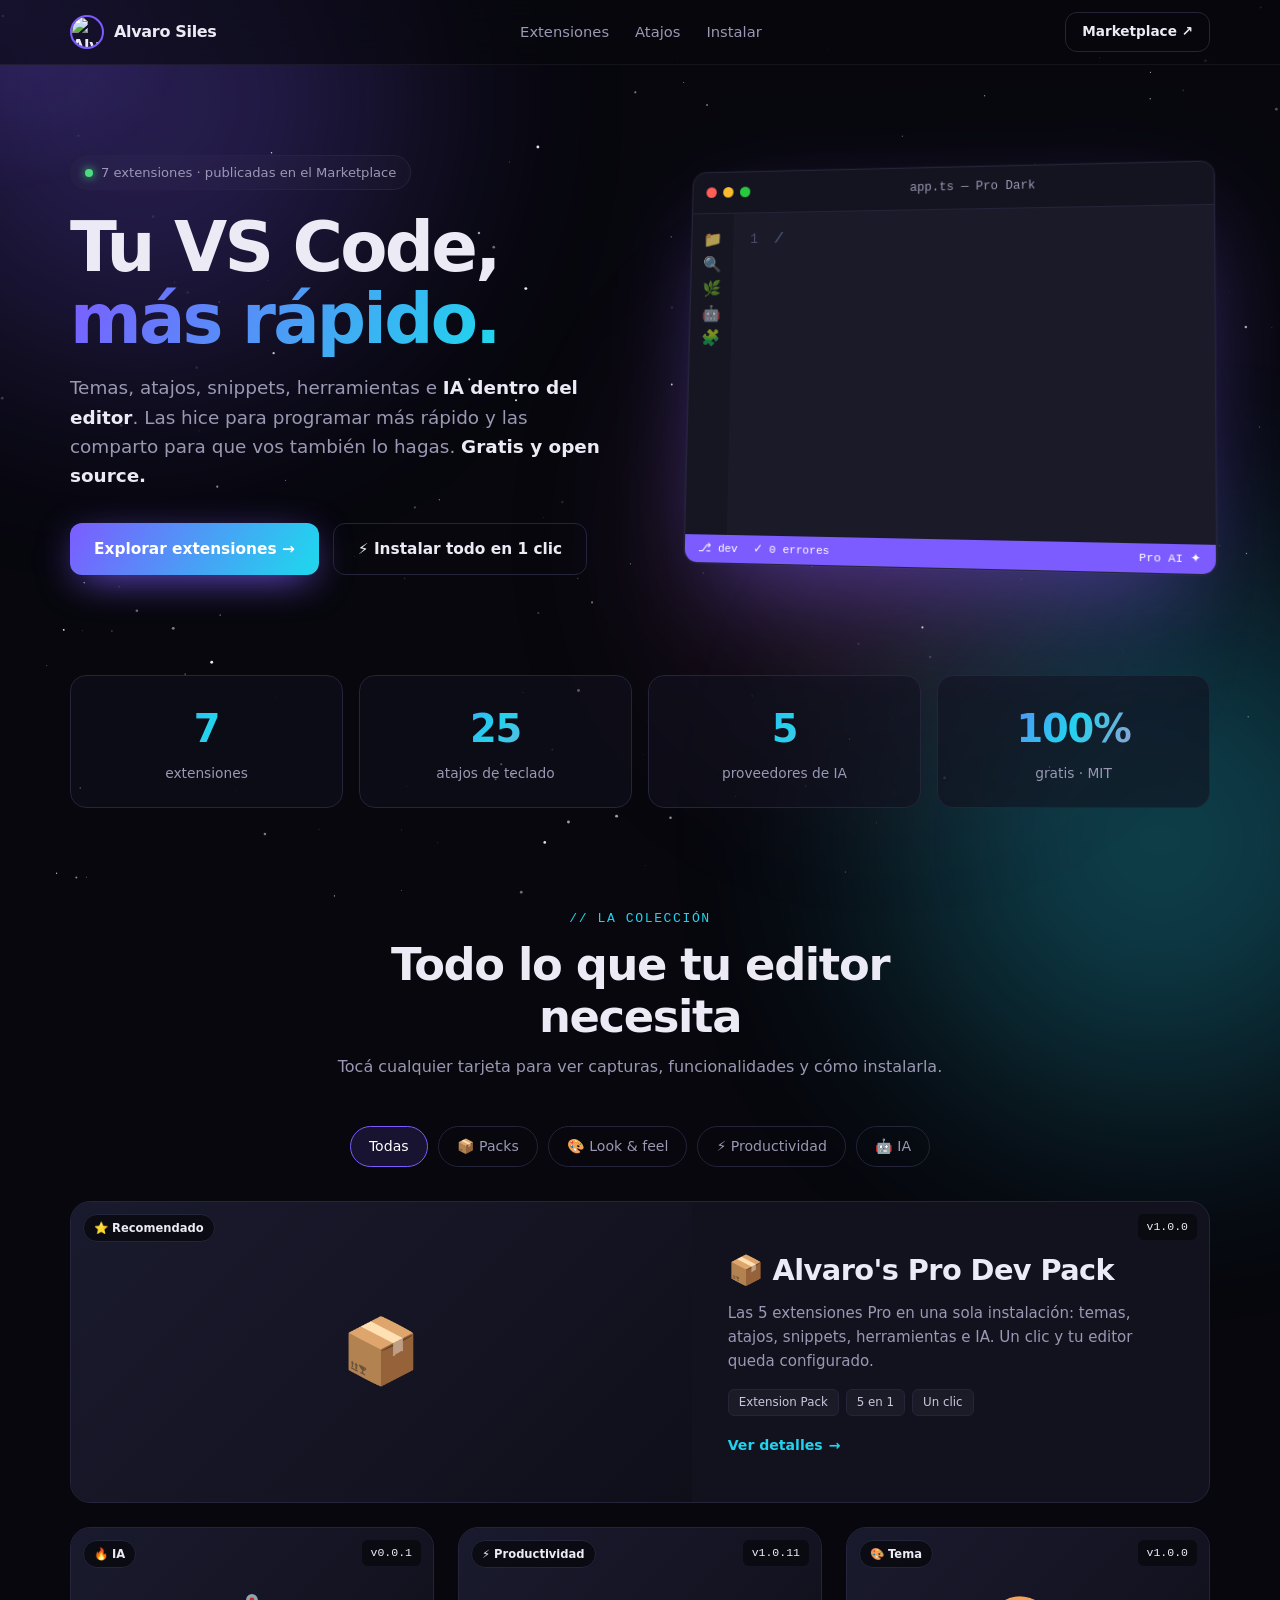
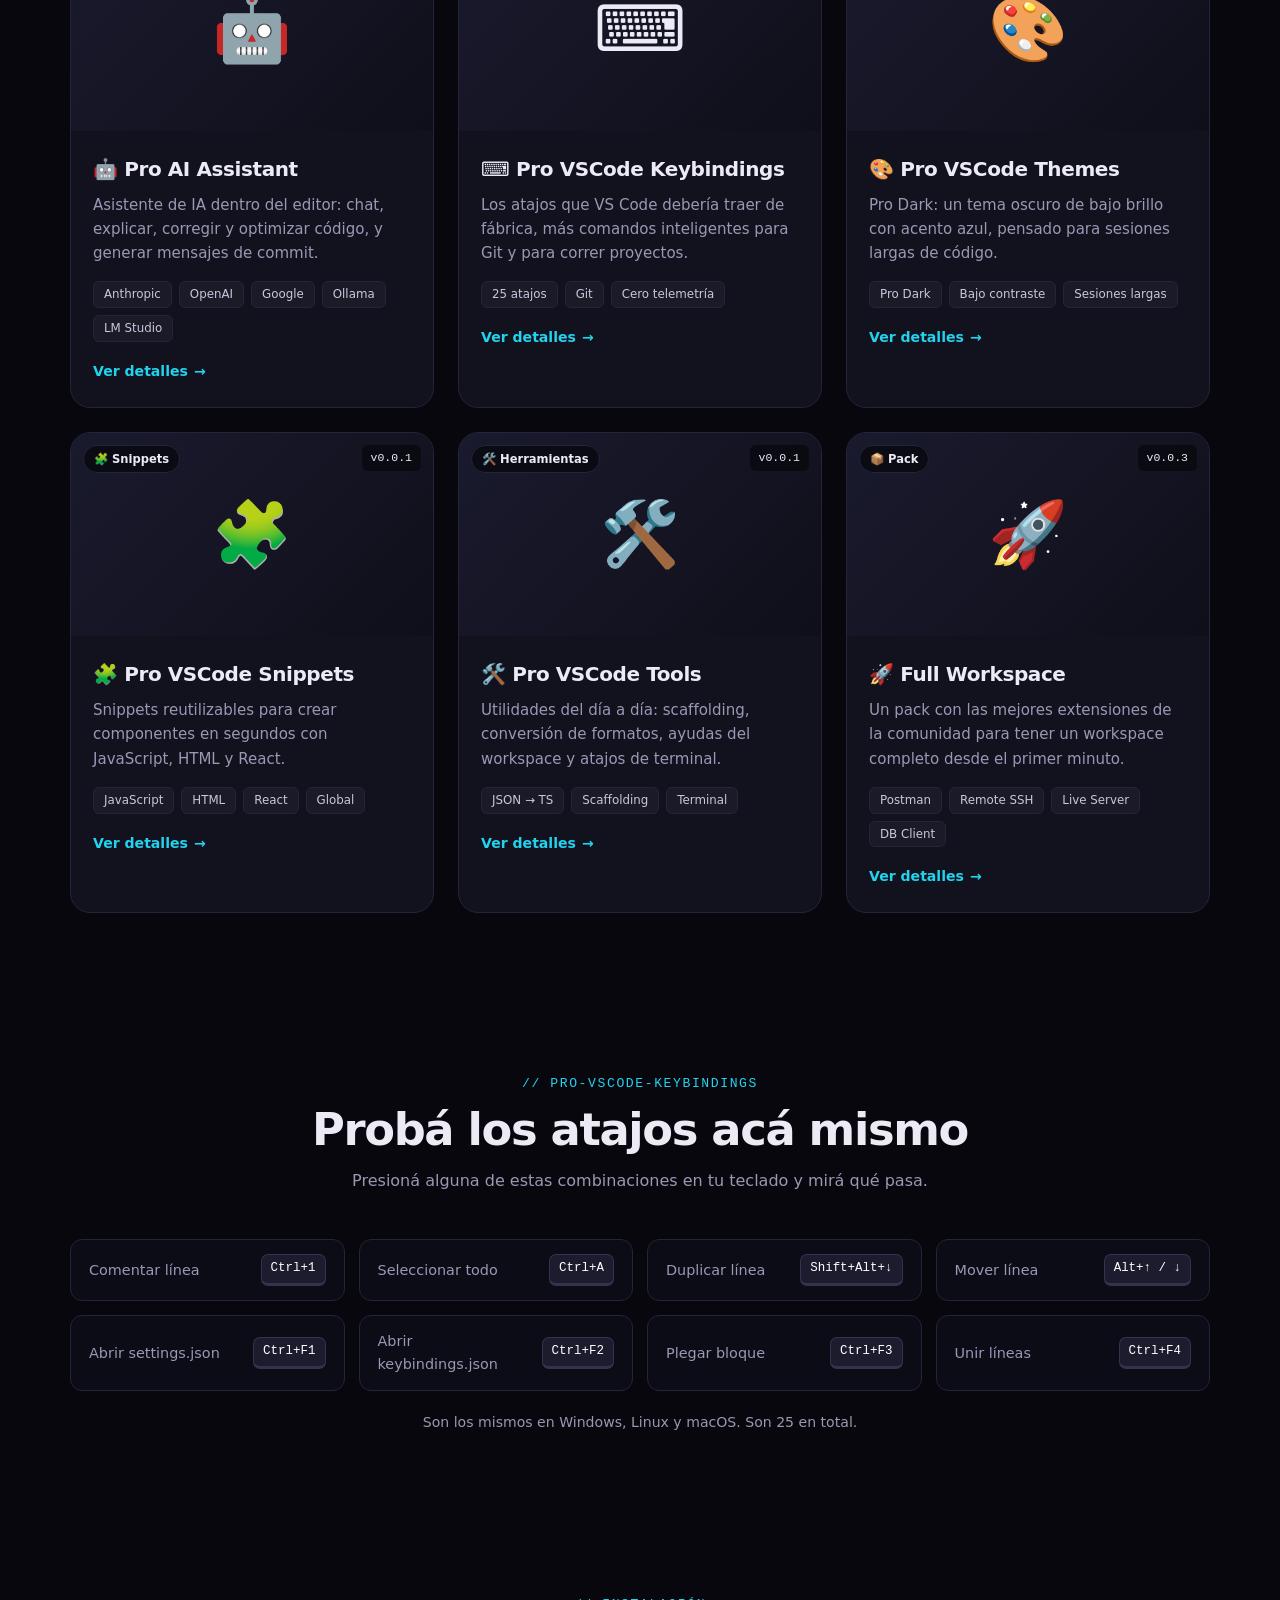
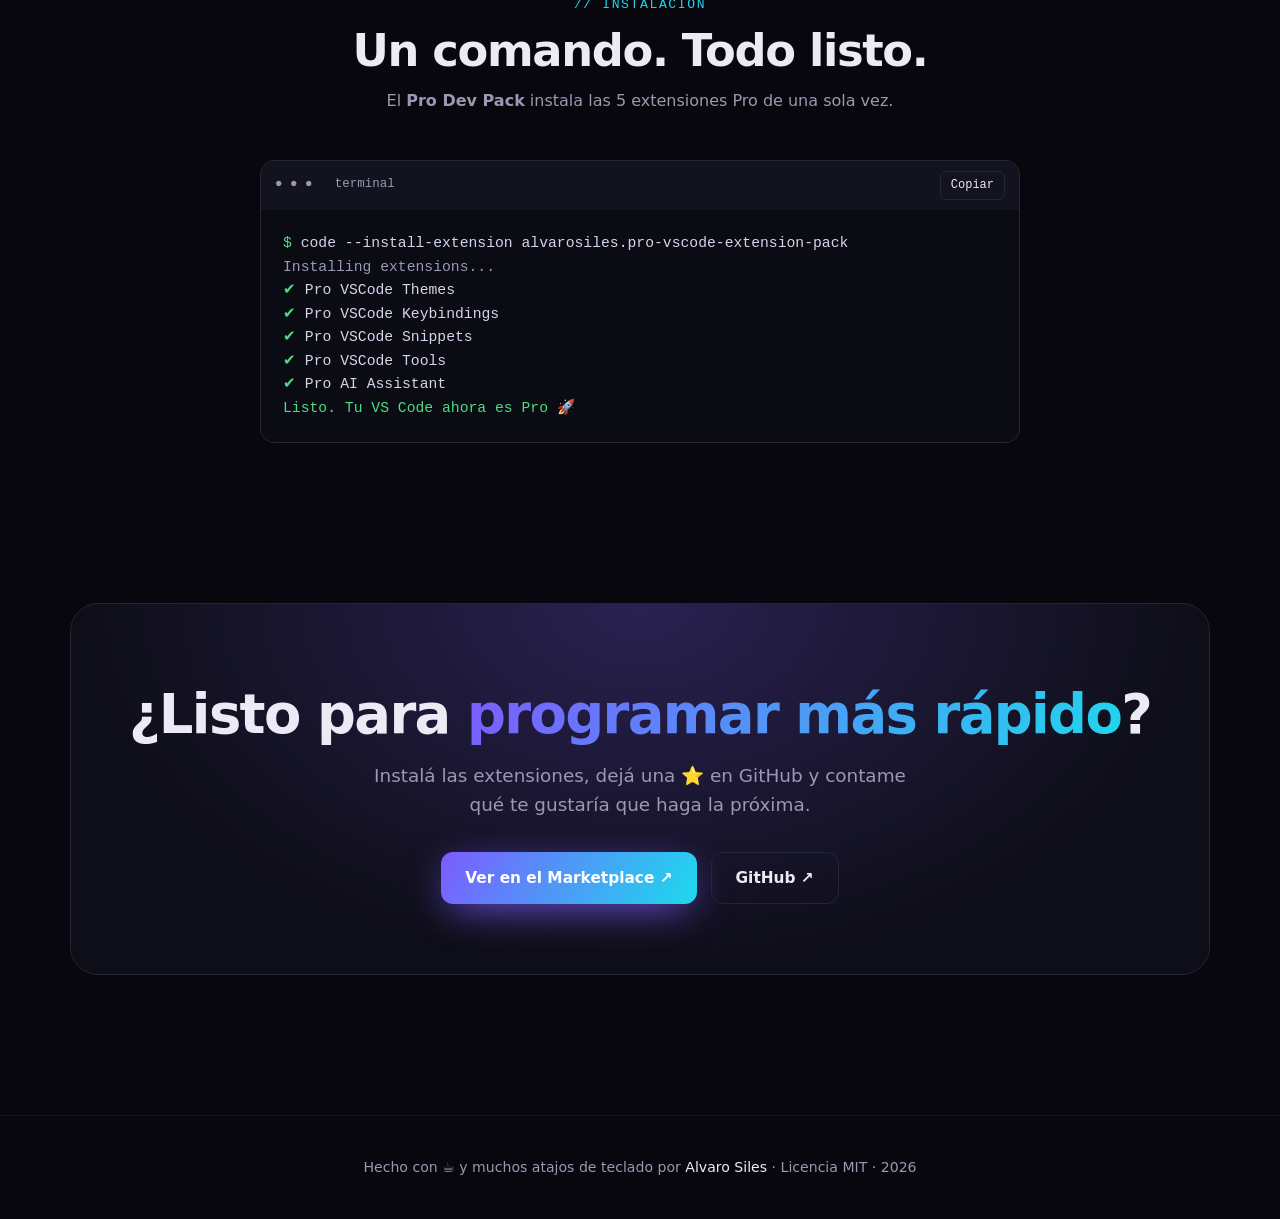
==== index.html @ 0753828a "init" ====
<!DOCTYPE html>
<html lang="es">
<head>
<meta charset="UTF-8">
<meta name="viewport" content="width=device-width, initial-scale=1.0">
<title>Alvaro Siles · Extensiones Pro para VS Code</title>
<meta name="description" content="7 extensiones para Visual Studio Code creadas por Alvaro Siles: temas, atajos, snippets, herramientas, IA y packs listos para instalar.">
<meta property="og:title" content="Extensiones Pro para VS Code · Alvaro Siles">
<meta property="og:description" content="Temas, atajos, snippets, herramientas e IA. Todo para que tu VS Code vuele.">
<meta property="og:image" content="https://raw.githubusercontent.com/Core-Technology-Corporation/pro-vscode-extension-pack/main/01-vista-principal.png">
<link rel="icon" href="data:image/svg+xml,<svg xmlns='http://www.w3.org/2000/svg' viewBox='0 0 100 100'><text y='.9em' font-size='90'>🚀</text></svg>">
<style>
:root{
  --bg:#07070d;--bg2:#0e0e18;--card:#12121f;--line:#24243a;--text:#ecebf5;--mute:#9a98b3;
  --a:#7c5cff;--b:#22d3ee;--c:#f472b6;--ok:#4ade80;
  --grad:linear-gradient(120deg,var(--a),var(--b) 50%,var(--c));
  --mono:ui-monospace,"Cascadia Code","JetBrains Mono",Consolas,monospace;
}
*{box-sizing:border-box;margin:0;padding:0}
html{scroll-behavior:smooth}
body{background:var(--bg);color:var(--text);font-family:system-ui,-apple-system,"Segoe UI",Roboto,sans-serif;line-height:1.6;overflow-x:hidden}
a{color:inherit;text-decoration:none}
img{max-width:100%;display:block}
.wrap{max-width:1180px;margin:0 auto;padding:0 20px}

/* fondo */
#stars{position:fixed;inset:0;z-index:-2}
.blob{position:fixed;width:520px;height:520px;border-radius:50%;filter:blur(120px);opacity:.28;z-index:-1;animation:float 18s ease-in-out infinite}
.blob.b1{background:var(--a);top:-160px;left:-120px}
.blob.b2{background:var(--b);bottom:-200px;right:-140px;animation-delay:-6s}
.blob.b3{background:var(--c);top:40%;left:55%;width:360px;height:360px;animation-delay:-12s;opacity:.16}
@keyframes float{50%{transform:translate(60px,-40px) scale(1.12)}}
#glow{position:fixed;width:420px;height:420px;border-radius:50%;pointer-events:none;z-index:-1;background:radial-gradient(circle,rgba(124,92,255,.18),transparent 65%);transform:translate(-50%,-50%);transition:opacity .3s}

/* nav */
nav{position:sticky;top:0;z-index:50;backdrop-filter:blur(14px);background:rgba(7,7,13,.6);border-bottom:1px solid rgba(255,255,255,.05)}
nav .wrap{display:flex;align-items:center;justify-content:space-between;height:64px}
.logo{display:flex;align-items:center;gap:10px;font-weight:800;letter-spacing:-.02em}
.logo img{width:34px;height:34px;border-radius:50%;border:2px solid var(--a)}
nav ul{display:flex;gap:26px;list-style:none;font-size:.92rem;color:var(--mute)}
nav ul a:hover{color:var(--text)}
@media(max-width:700px){nav ul{display:none}}

/* hero */
.hero{padding:90px 0 60px;display:grid;grid-template-columns:1.05fr 1fr;gap:50px;align-items:center}
@media(max-width:920px){.hero{grid-template-columns:1fr;padding-top:50px}}
.pill{display:inline-flex;align-items:center;gap:8px;padding:6px 14px;border:1px solid var(--line);border-radius:99px;font-size:.82rem;color:var(--mute);background:rgba(255,255,255,.02)}
.pill i{width:8px;height:8px;border-radius:50%;background:var(--ok);box-shadow:0 0 10px var(--ok);animation:pulse 1.6s infinite}
@keyframes pulse{50%{opacity:.3}}
h1{font-size:clamp(2.4rem,5.6vw,4.3rem);line-height:1.04;letter-spacing:-.04em;margin:22px 0 18px;font-weight:900}
.grad{background:var(--grad);background-size:200% auto;-webkit-background-clip:text;background-clip:text;color:transparent;animation:shine 6s linear infinite}
@keyframes shine{to{background-position:200% center}}
.lead{font-size:1.15rem;color:var(--mute);max-width:540px}
.lead b{color:var(--text)}
.cta{display:flex;flex-wrap:wrap;gap:14px;margin-top:32px}
.btn{display:inline-flex;align-items:center;gap:8px;padding:13px 24px;border-radius:12px;font-weight:700;font-size:.96rem;transition:.25s;border:1px solid var(--line);cursor:pointer;background:none;color:var(--text);font-family:inherit}
.btn.main{background:var(--grad);background-size:200% auto;border:0;color:#fff;box-shadow:0 10px 40px -10px var(--a)}
.btn.main:hover{background-position:right center;transform:translateY(-2px)}
.btn:not(.main):hover{border-color:var(--a);background:rgba(124,92,255,.08)}

/* ventana vscode */
.vsc{border-radius:14px;overflow:hidden;background:#1a1a29;border:1px solid var(--line);box-shadow:0 40px 100px -30px rgba(124,92,255,.55),0 0 0 1px rgba(255,255,255,.03);transform:perspective(1200px) rotateY(-8deg) rotateX(4deg);transition:transform .6s}
.vsc:hover{transform:none}
.vsc-top{display:flex;align-items:center;gap:7px;padding:11px 14px;background:#141421;border-bottom:1px solid var(--line);font-size:.78rem;color:var(--mute)}
.vsc-top span{width:11px;height:11px;border-radius:50%}
.vsc-top .t{margin-left:auto;margin-right:auto;font-family:var(--mono)}
.vsc-body{display:flex;min-height:330px}
.vsc-side{width:44px;background:#141421;display:flex;flex-direction:column;align-items:center;gap:16px;padding-top:14px;font-size:1rem;opacity:.65}
.vsc-code{flex:1;padding:16px 18px;font-family:var(--mono);font-size:.86rem;line-height:1.75;white-space:pre;overflow:hidden}
.vsc-code .ln{color:#4a4a66;display:inline-block;width:26px}
.k{color:#c792ea}.s{color:#c3e88d}.f{color:#82aaff}.c{color:#5c6b8a;font-style:italic}.n{color:#f78c6c}.p{color:#89ddff}
.cursor{display:inline-block;width:2px;height:1.1em;background:var(--b);vertical-align:middle;animation:pulse 1s steps(1) infinite}
.vsc-bar{display:flex;gap:16px;padding:5px 14px;background:var(--a);font-size:.72rem;color:#fff;font-family:var(--mono)}
.toast{position:absolute;right:18px;bottom:44px;background:#1f1f33;border:1px solid var(--line);border-left:3px solid var(--ok);padding:10px 14px;border-radius:8px;font-size:.8rem;opacity:0;transform:translateY(10px);transition:.4s}
.toast.on{opacity:1;transform:none}

/* stats */
.stats{display:grid;grid-template-columns:repeat(4,1fr);gap:16px;margin:40px 0 20px}
@media(max-width:700px){.stats{grid-template-columns:repeat(2,1fr)}}
.stat{padding:22px;border:1px solid var(--line);border-radius:16px;background:rgba(18,18,31,.6);text-align:center}
.stat b{display:block;font-size:2.4rem;font-weight:900;letter-spacing:-.03em;background:var(--grad);-webkit-background-clip:text;background-clip:text;color:transparent}
.stat small{color:var(--mute);font-size:.86rem}

/* secciones */
section{padding:80px 0}
.head{text-align:center;max-width:680px;margin:0 auto 46px}
.eyebrow{font-family:var(--mono);font-size:.82rem;color:var(--b);letter-spacing:.12em;text-transform:uppercase}
h2{font-size:clamp(1.9rem,4vw,2.8rem);letter-spacing:-.03em;line-height:1.15;margin:10px 0 12px;font-weight:850}
.head p{color:var(--mute)}

/* filtros */
.filters{display:flex;flex-wrap:wrap;justify-content:center;gap:10px;margin-bottom:34px}
.filters button{padding:8px 18px;border-radius:99px;border:1px solid var(--line);background:none;color:var(--mute);font:inherit;font-size:.88rem;cursor:pointer;transition:.2s}
.filters button.on,.filters button:hover{color:#fff;border-color:var(--a);background:rgba(124,92,255,.15)}

/* cards */
.grid{display:grid;grid-template-columns:repeat(auto-fill,minmax(330px,1fr));gap:24px}
@media(max-width:400px){.grid{grid-template-columns:1fr}}
.card{position:relative;border-radius:20px;background:var(--card);border:1px solid var(--line);overflow:hidden;cursor:pointer;transition:transform .15s,border-color .3s,box-shadow .3s;transform-style:preserve-3d}
.card::before{content:"";position:absolute;inset:0;background:radial-gradient(500px circle at var(--mx,50%) var(--my,50%),rgba(124,92,255,.16),transparent 40%);opacity:0;transition:.3s;pointer-events:none;z-index:2}
.card:hover{border-color:rgba(124,92,255,.6);box-shadow:0 30px 60px -25px rgba(124,92,255,.5)}
.card:hover::before{opacity:1}
.card.hide{display:none}
.shot{aspect-ratio:16/9;background:linear-gradient(135deg,#1a1a2e,#0f0f1a);overflow:hidden;position:relative}
.shot img{width:100%;height:100%;object-fit:cover;object-position:top;transition:transform .6s}
.card:hover .shot img{transform:scale(1.06)}
.shot .emo{position:absolute;inset:0;display:grid;place-items:center;font-size:4rem}
.badge{position:absolute;top:12px;left:12px;z-index:3;font-size:.72rem;font-weight:700;padding:4px 10px;border-radius:99px;background:rgba(7,7,13,.75);backdrop-filter:blur(6px);border:1px solid var(--line)}
.ver{position:absolute;top:12px;right:12px;z-index:3;font-family:var(--mono);font-size:.72rem;padding:4px 9px;border-radius:6px;background:rgba(7,7,13,.75)}
.card-b{padding:22px 22px 24px}
.card h3{font-size:1.25rem;letter-spacing:-.02em;display:flex;align-items:center;gap:10px}
.card p{color:var(--mute);font-size:.94rem;margin:8px 0 16px}
.tags{display:flex;flex-wrap:wrap;gap:7px}
.tags span{font-size:.74rem;padding:3px 10px;border-radius:6px;background:rgba(255,255,255,.04);border:1px solid var(--line);color:#c9c7de}
.more{margin-top:18px;font-size:.88rem;font-weight:700;color:var(--b);display:flex;align-items:center;gap:6px}
.card:hover .more{gap:12px}
.more{transition:gap .25s}
.card.featured{grid-column:1/-1;display:grid;grid-template-columns:1.2fr 1fr}
.card.featured .shot{aspect-ratio:auto;min-height:300px}
.card.featured .card-b{padding:36px;display:flex;flex-direction:column;justify-content:center}
.card.featured h3{font-size:1.8rem}
@media(max-width:820px){.card.featured{grid-template-columns:1fr}.card.featured .shot{aspect-ratio:16/9;min-height:0}}

/* teclas */
.keys{display:grid;grid-template-columns:repeat(auto-fill,minmax(250px,1fr));gap:14px}
.key{display:flex;align-items:center;justify-content:space-between;gap:12px;padding:14px 18px;border:1px solid var(--line);border-radius:12px;background:rgba(18,18,31,.6)}
.key span{color:var(--mute);font-size:.9rem}
kbd{font-family:var(--mono);font-size:.78rem;padding:4px 9px;border-radius:7px;background:#1c1c2e;border:1px solid #33334d;border-bottom-width:3px;color:#fff;white-space:nowrap}
.key.hit{border-color:var(--b);box-shadow:0 0 0 3px rgba(34,211,238,.15)}
.key.hit kbd{border-color:var(--b);transform:translateY(2px);border-bottom-width:1px}
.hint{text-align:center;margin-top:20px;color:var(--mute);font-size:.88rem}

/* terminal */
.term{max-width:760px;margin:0 auto;border-radius:14px;border:1px solid var(--line);background:#0b0b14;overflow:hidden}
.term-top{padding:10px 14px;background:#13131f;font-family:var(--mono);font-size:.78rem;color:var(--mute);display:flex;justify-content:space-between;align-items:center}
.term pre{padding:22px;font-family:var(--mono);font-size:.92rem;overflow-x:auto;color:#d6d4ea}
.term .g{color:var(--ok)}
.copy{font:inherit;font-size:.75rem;padding:4px 10px;border-radius:6px;border:1px solid var(--line);background:none;color:var(--text);cursor:pointer}
.copy:hover{border-color:var(--a)}

/* final */
.final{text-align:center;padding:70px 30px;border-radius:28px;border:1px solid var(--line);background:radial-gradient(ellipse at top,rgba(124,92,255,.25),transparent 70%),var(--bg2);position:relative;overflow:hidden}
.final h2{font-size:clamp(2rem,5vw,3.4rem)}
footer{padding:40px 0;text-align:center;color:var(--mute);font-size:.88rem;border-top:1px solid rgba(255,255,255,.05);margin-top:60px}
footer a{color:var(--text)}

/* modal */
.modal{position:fixed;inset:0;z-index:100;display:grid;place-items:center;padding:20px;background:rgba(3,3,8,.8);backdrop-filter:blur(10px);opacity:0;pointer-events:none;transition:.3s}
.modal.on{opacity:1;pointer-events:auto}
.m-box{width:min(980px,100%);max-height:92vh;overflow:auto;background:var(--card);border:1px solid var(--line);border-radius:22px;transform:scale(.94) translateY(20px);transition:.35s cubic-bezier(.2,.9,.3,1.2)}
.modal.on .m-box{transform:none}
.m-gal{position:relative;background:#000}
.m-gal img{width:100%;max-height:52vh;object-fit:contain}
.m-dots{display:flex;gap:8px;justify-content:center;padding:12px;background:#0b0b14}
.m-dots button{width:64px;height:38px;border-radius:6px;overflow:hidden;border:2px solid transparent;padding:0;cursor:pointer;opacity:.55;background:#222}
.m-dots button.on{border-color:var(--a);opacity:1}
.m-dots img{width:100%;height:100%;object-fit:cover}
.m-b{padding:28px 30px 32px}
.m-b h3{font-size:1.7rem;letter-spacing:-.02em}
.m-b ul{margin:16px 0 22px 0;list-style:none;display:grid;gap:8px}
.m-b li{padding-left:26px;position:relative;color:#d0cee4}
.m-b li::before{content:"✓";position:absolute;left:0;color:var(--ok);font-weight:900}
.m-x{position:absolute;top:14px;right:14px;z-index:5;width:38px;height:38px;border-radius:50%;border:0;background:rgba(0,0,0,.6);color:#fff;font-size:1.2rem;cursor:pointer}
.m-cmd{display:flex;align-items:center;gap:10px;padding:12px 14px;border-radius:10px;background:#0b0b14;border:1px solid var(--line);font-family:var(--mono);font-size:.84rem;margin-bottom:20px;overflow-x:auto}
.m-cmd code{flex:1;white-space:nowrap;color:#c3e88d}

/* reveal */
.rv{opacity:0;transform:translateY(30px);transition:opacity .8s,transform .8s}
.rv.in{opacity:1;transform:none}
#confetti{position:fixed;inset:0;pointer-events:none;z-index:200}
@media(prefers-reduced-motion:reduce){*{animation:none!important;transition:none!important}.rv{opacity:1;transform:none}}
</style>
</head>
<body>
<canvas id="stars"></canvas>
<div class="blob b1"></div><div class="blob b2"></div><div class="blob b3"></div>
<div id="glow"></div>
<canvas id="confetti"></canvas>

<nav>
  <div class="wrap">
    <a class="logo" href="#"><img src="https://avatars.githubusercontent.com/u/242724234?v=4" alt="Alvaro Siles">Alvaro Siles</a>
    <ul>
      <li><a href="#extensiones">Extensiones</a></li>
      <li><a href="#atajos">Atajos</a></li>
      <li><a href="#instalar">Instalar</a></li>
    </ul>
    <a class="btn" href="https://marketplace.visualstudio.com/publishers/alvarosiles" target="_blank" rel="noopener" style="padding:8px 16px;font-size:.85rem">Marketplace ↗</a>
  </div>
</nav>

<header class="wrap">
  <div class="hero">
    <div>
      <span class="pill"><i></i>7 extensiones · publicadas en el Marketplace</span>
      <h1>Tu VS Code,<br><span class="grad" id="rot">a otro nivel.</span></h1>
      <p class="lead">Temas, atajos, snippets, herramientas e <b>IA dentro del editor</b>. Las hice para programar más rápido y las comparto para que vos también lo hagas. <b>Gratis y open source.</b></p>
      <div class="cta">
        <a class="btn main" href="#extensiones">Explorar extensiones →</a>
        <a class="btn" href="#instalar">⚡ Instalar todo en 1 clic</a>
      </div>
    </div>
    <div style="position:relative">
      <div class="vsc">
        <div class="vsc-top"><span style="background:#ff5f57"></span><span style="background:#febc2e"></span><span style="background:#28c840"></span><div class="t">app.ts — Pro Dark</div></div>
        <div class="vsc-body">
          <div class="vsc-side">📁<br>🔍<br>🌿<br>🤖<br>🧩</div>
          <div class="vsc-code" id="code"></div>
        </div>
        <div class="vsc-bar"><span>⎇ dev</span><span>✓ 0 errores</span><span style="margin-left:auto">Pro AI ✦</span></div>
      </div>
      <div class="toast" id="toast">🤖 <b>Pro AI:</b> código optimizado</div>
    </div>
  </div>

  <div class="stats rv">
    <div class="stat"><b data-n="7">0</b><small>extensiones</small></div>
    <div class="stat"><b data-n="25">0</b><small>atajos de teclado</small></div>
    <div class="stat"><b data-n="5">0</b><small>proveedores de IA</small></div>
    <div class="stat"><b data-n="100" data-s="%">0</b><small>gratis · MIT</small></div>
  </div>
</header>

<main>
<section id="extensiones">
  <div class="wrap">
    <div class="head rv">
      <div class="eyebrow">// la colección</div>
      <h2>Todo lo que tu editor necesita</h2>
      <p>Tocá cualquier tarjeta para ver capturas, funcionalidades y cómo instalarla.</p>
    </div>
    <div class="filters rv" id="filters">
      <button class="on" data-f="all">Todas</button>
      <button data-f="pack">📦 Packs</button>
      <button data-f="ux">🎨 Look & feel</button>
      <button data-f="prod">⚡ Productividad</button>
      <button data-f="ai">🤖 IA</button>
    </div>
    <div class="grid" id="grid"></div>
  </div>
</section>

<section id="atajos">
  <div class="wrap">
    <div class="head rv">
      <div class="eyebrow">// pro-vscode-keybindings</div>
      <h2>Probá los atajos acá mismo</h2>
      <p>Presioná alguna de estas combinaciones en tu teclado y mirá qué pasa.</p>
    </div>
    <div class="keys rv" id="keys"></div>
    <p class="hint">Son los mismos en Windows, Linux y macOS. Son 25 en total.</p>
  </div>
</section>

<section id="instalar">
  <div class="wrap">
    <div class="head rv">
      <div class="eyebrow">// instalación</div>
      <h2>Un comando. Todo listo.</h2>
      <p>El <b>Pro Dev Pack</b> instala las 5 extensiones Pro de una sola vez.</p>
    </div>
    <div class="term rv">
      <div class="term-top"><span>● ● ●&nbsp;&nbsp; terminal</span><button class="copy" data-copy="code --install-extension alvarosiles.pro-vscode-extension-pack">Copiar</button></div>
      <pre><span class="g">$</span> code --install-extension alvarosiles.pro-vscode-extension-pack
<span style="color:var(--mute)">Installing extensions...</span>
<span class="g">✔</span> Pro VSCode Themes
<span class="g">✔</span> Pro VSCode Keybindings
<span class="g">✔</span> Pro VSCode Snippets
<span class="g">✔</span> Pro VSCode Tools
<span class="g">✔</span> Pro AI Assistant
<span class="g">Listo. Tu VS Code ahora es Pro 🚀</span></pre>
    </div>
  </div>
</section>

<section>
  <div class="wrap">
    <div class="final rv">
      <h2>¿Listo para <span class="grad">programar más rápido</span>?</h2>
      <p class="lead" style="margin:14px auto 0">Instalá las extensiones, dejá una ⭐ en GitHub y contame qué te gustaría que haga la próxima.</p>
      <div class="cta" style="justify-content:center">
        <a class="btn main" href="https://marketplace.visualstudio.com/publishers/alvarosiles" target="_blank" rel="noopener">Ver en el Marketplace ↗</a>
        <a class="btn" href="https://github.com/Core-Technology-Corporation" target="_blank" rel="noopener">GitHub ↗</a>
      </div>
    </div>
  </div>
</section>
</main>

<footer>
  <div class="wrap">Hecho con ☕ y muchos atajos de teclado por <a href="https://github.com/Core-Technology-Corporation" target="_blank" rel="noopener">Alvaro Siles</a> · Licencia MIT · <span id="yr"></span></div>
</footer>

<div class="modal" id="modal">
  <div class="m-box" style="position:relative">
    <button class="m-x" id="mx" aria-label="Cerrar">✕</button>
    <div class="m-gal"><img id="mimg" alt=""></div>
    <div class="m-dots" id="mdots"></div>
    <div class="m-b" id="mbody"></div>
  </div>
</div>

<script>
const ORG='Core-Technology-Corporation';
const EXT=[
  {repo:'pro-vscode-extension-pack',id:'alvarosiles.pro-vscode-extension-pack',name:"Alvaro's Pro Dev Pack",emo:'📦',ver:'1.0.0',cat:'pack',badge:'⭐ Recomendado',featured:true,
   desc:'Las 5 extensiones Pro en una sola instalación: temas, atajos, snippets, herramientas e IA. Un clic y tu editor queda configurado.',
   tags:['Extension Pack','5 en 1','Un clic'],
   feats:['Instala Themes, Keybindings, Snippets, Tools y AI de una vez','Cada extensión se puede desactivar por separado','Sin dependencias entre ellas','Ideal para configurar una máquina nueva en segundos']},
  {repo:'pro-vscode-ai',id:'alvarosiles.pro-vscode-ai',name:'Pro AI Assistant',emo:'🤖',ver:'0.0.1',cat:'ai',badge:'🔥 IA',
   desc:'Asistente de IA dentro del editor: chat, explicar, corregir y optimizar código, y generar mensajes de commit.',
   tags:['Anthropic','OpenAI','Google','Ollama','LM Studio'],
   feats:['Chat en la barra lateral con respuestas en streaming','Explain / Fix / Optimize sobre el código seleccionado','Genera código a partir de lenguaje natural','Mensajes de commit automáticos a partir del diff','Funciona con modelos locales (Ollama, LM Studio)','Historial de chats y completado inline']},
  {repo:'pro-vscode-keybindings',id:'alvarosiles.pro-vscode-keybindings',name:'Pro VSCode Keybindings',emo:'⌨️',ver:'1.0.11',cat:'prod',badge:'⚡ Productividad',
   desc:'Los atajos que VS Code debería traer de fábrica, más comandos inteligentes para Git y para correr proyectos.',
   tags:['25 atajos','Git','Cero telemetría'],
   feats:['25 atajos listos sin configurar nada','Comandos inteligentes de Git','Ejecutar proyectos con una tecla','Mismas teclas en Windows, Linux y macOS','Cero telemetría']},
  {repo:'pro-vscode-themes',id:'alvarosiles.pro-vscode-themes',name:'Pro VSCode Themes',emo:'🎨',ver:'1.0.0',cat:'ux',badge:'🎨 Tema',
   desc:'Pro Dark: un tema oscuro de bajo brillo con acento azul, pensado para sesiones largas de código.',
   tags:['Pro Dark','Bajo contraste','Sesiones largas'],
   feats:['Colores consistentes en editor, sidebar, tabs y terminal','Resaltado de sintaxis afinado para JS, TS, Python y Rust','Decoraciones de Git con colores claros','Próximamente: Pro Light, Midnight y High Contrast']},
  {repo:'pro-vscode-snippets',id:'alvarosiles.pro-vscode-snippets',name:'Pro VSCode Snippets',emo:'🧩',ver:'0.0.1',cat:'prod',badge:'🧩 Snippets',
   desc:'Snippets reutilizables para crear componentes en segundos con JavaScript, HTML y React.',
   tags:['JavaScript','HTML','React','Global'],
   feats:['Snippets rápidos y reutilizables','JavaScript, HTML, React y globales','Pensados para crear componentes','Se actualizan seguido']},
  {repo:'pro-vscode-tools',id:'alvarosiles.pro-vscode-tools',name:'Pro VSCode Tools',emo:'🛠️',ver:'0.0.1',cat:'prod',badge:'🛠️ Herramientas',
   desc:'Utilidades del día a día: scaffolding, conversión de formatos, ayudas del workspace y atajos de terminal.',
   tags:['JSON → TS','Scaffolding','Terminal'],
   feats:['Convierte JSON en interfaces de TypeScript','Genera componentes y estructuras de proyecto','Comandos rápidos de terminal','Panel de acciones rápidas','Snippets para JS, TS y Python']},
  {repo:'full-workspace',id:'alvarosiles.full-workspace',name:'Full Workspace',emo:'🚀',ver:'0.0.3',cat:'pack',badge:'📦 Pack',
   desc:'Un pack con las mejores extensiones de la comunidad para tener un workspace completo desde el primer minuto.',
   tags:['Postman','Remote SSH','Live Server','DB Client'],
   feats:['Bookmarks y Path Intellisense','Postman para probar APIs','Remote SSH para servidores remotos','Database Client y Live Server','PowerShell y VS Code en español']}
];
const SHOTS=['01-vista-principal.png','02-funcionalidad-principal.png','03-funcionalidad-complementaria.png'];
const raw=(r,f)=>`https://raw.githubusercontent.com/${ORG}/${r}/main/${f}`;
const mkt=id=>`https://marketplace.visualstudio.com/items?itemName=${id}`;
const $=s=>document.querySelector(s);

// tarjetas
$('#grid').innerHTML=EXT.map((e,i)=>`
 <article class="card rv${e.featured?' featured':''}" data-i="${i}" data-cat="${e.cat}">
  <div class="shot"><div class="emo">${e.emo}</div><img loading="lazy" src="${raw(e.repo,SHOTS[0])}" alt="${e.name}" onerror="this.remove()"></div>
  <span class="badge">${e.badge}</span><span class="ver">v${e.ver}</span>
  <div class="card-b">
   <h3>${e.emo} ${e.name}</h3><p>${e.desc}</p>
   <div class="tags">${e.tags.map(t=>`<span>${t}</span>`).join('')}</div>
   <div class="more">Ver detalles <span>→</span></div>
  </div>
 </article>`).join('');

// filtros
$('#filters').onclick=ev=>{const b=ev.target.closest('button');if(!b)return;
  document.querySelectorAll('#filters button').forEach(x=>x.classList.toggle('on',x===b));
  document.querySelectorAll('.card').forEach(c=>c.classList.toggle('hide',b.dataset.f!=='all'&&c.dataset.cat!==b.dataset.f));};

// tilt + spotlight
document.querySelectorAll('.card').forEach(c=>{
  c.addEventListener('mousemove',e=>{const r=c.getBoundingClientRect(),x=e.clientX-r.left,y=e.clientY-r.top;
    c.style.setProperty('--mx',x+'px');c.style.setProperty('--my',y+'px');
    if(!c.classList.contains('featured'))c.style.transform=`perspective(900px) rotateX(${(y/r.height-.5)*-7}deg) rotateY(${(x/r.width-.5)*7}deg) translateY(-4px)`;});
  c.addEventListener('mouseleave',()=>c.style.transform='');
  c.addEventListener('click',()=>openModal(+c.dataset.i));
});

// modal
function openModal(i){const e=EXT[i];let cur=0;
  const show=n=>{cur=n;$('#mimg').src=raw(e.repo,SHOTS[n]);document.querySelectorAll('#mdots button').forEach((b,j)=>b.classList.toggle('on',j===n));};
  $('#mdots').innerHTML=SHOTS.map((s,j)=>`<button aria-label="Captura ${j+1}"><img src="${raw(e.repo,s)}" alt=""></button>`).join('');
  document.querySelectorAll('#mdots button').forEach((b,j)=>b.onclick=()=>show(j));
  $('#mimg').onerror=function(){this.style.display='none'};$('#mimg').onload=function(){this.style.display=''};
  show(0);
  $('#mbody').innerHTML=`<span class="eyebrow">${e.badge} · v${e.ver}</span><h3>${e.emo} ${e.name}</h3>
   <p style="color:var(--mute);margin-top:8px">${e.desc}</p><ul>${e.feats.map(f=>`<li>${f}</li>`).join('')}</ul>
   <div class="m-cmd"><code>code --install-extension ${e.id}</code><button class="copy" data-copy="code --install-extension ${e.id}">Copiar</button></div>
   <div class="cta" style="margin-top:0"><a class="btn main" href="${mkt(e.id)}" target="_blank" rel="noopener">Instalar desde el Marketplace ↗</a>
   <a class="btn" href="https://github.com/${ORG}/${e.repo}" target="_blank" rel="noopener">Ver en GitHub</a></div>`;
  $('#modal').classList.add('on');document.body.style.overflow='hidden';
  window.onkeydown=k=>{if(k.key==='Escape')closeModal();if(k.key==='ArrowRight')show((cur+1)%3);if(k.key==='ArrowLeft')show((cur+2)%3);};
}
function closeModal(){$('#modal').classList.remove('on');document.body.style.overflow='';window.onkeydown=null;}
$('#mx').onclick=closeModal;$('#modal').onclick=e=>{if(e.target.id==='modal')closeModal();};

// copiar
document.addEventListener('click',e=>{const b=e.target.closest('[data-copy]');if(!b)return;e.stopPropagation();
  navigator.clipboard?.writeText(b.dataset.copy).then(()=>{b.textContent='¡Copiado! ✓';confetti(e.clientX,e.clientY);setTimeout(()=>b.textContent='Copiar',1800);});});

// atajos interactivos
const KEYS=[['Ctrl+1','Comentar línea',e=>e.ctrlKey&&e.key==='1'],['Ctrl+A','Seleccionar todo',e=>e.ctrlKey&&e.key.toLowerCase()==='a'],
 ['Shift+Alt+↓','Duplicar línea',e=>e.shiftKey&&e.altKey&&e.key==='ArrowDown'],['Alt+↑ / ↓','Mover línea',e=>e.altKey&&!e.shiftKey&&/Arrow(Up|Down)/.test(e.key)],
 ['Ctrl+F1','Abrir settings.json',e=>e.ctrlKey&&e.key==='F1'],['Ctrl+F2','Abrir keybindings.json',e=>e.ctrlKey&&e.key==='F2'],
 ['Ctrl+F3','Plegar bloque',e=>e.ctrlKey&&e.key==='F3'],['Ctrl+F4','Unir líneas',e=>e.ctrlKey&&e.key==='F4']];
$('#keys').innerHTML=KEYS.map(k=>`<div class="key"><span>${k[1]}</span><kbd>${k[0]}</kbd></div>`).join('');
document.addEventListener('keydown',e=>{if($('#modal').classList.contains('on'))return;
  KEYS.forEach((k,i)=>{if(k[2](e)){const el=document.querySelectorAll('.key')[i];
    if(e.key!=='F1'||e.ctrlKey){} el.classList.add('hit');setTimeout(()=>el.classList.remove('hit'),600);
    if(!/^F[1-4]$/.test(e.key)||e.ctrlKey)e.preventDefault();}});});

// código que se escribe solo
const CODE=[
 ['c','// ✦ Pro AI: optimizá esta función'],
 ['k','export async function ','f','getUsers','p','() {'],
 ['','  ','k','const ','','res = ','k','await ','f','fetch','p','(','s',"'/api/users'",'p',');'],
 ['','  ','k','if ','p','(!','','res.ok','p',') ','k','throw new ','f','Error','p','(','s',"'Ups'",'p',');'],
 ['','  ','k','return ','','res.','f','json','p','();'],
 ['p','}'],
 [''],
 ['c','// ⌨  Ctrl+1 → comentar · Alt+↑ → mover'],
 ['k','const ','','speed = ','n','10','','x;']
];
(async function type(){const box=$('#code');const reduce=matchMedia('(prefers-reduced-motion:reduce)').matches;
  while(true){box.innerHTML='';
    for(let l=0;l<CODE.length;l++){const line=document.createElement('div');line.innerHTML=`<span class="ln">${l+1}</span>`;box.appendChild(line);
      const parts=CODE[l];for(let p=0;p<parts.length;p+=2){const sp=document.createElement('span');sp.className=parts[p];line.appendChild(sp);
        const txt=parts[p+1]||'';for(const ch of txt){sp.textContent+=ch;line.appendChild(cur);if(!reduce)await sleep(22+Math.random()*30);}}}
    $('#toast').classList.add('on');await sleep(3200);$('#toast').classList.remove('on');await sleep(900);}
})();
const cur=Object.assign(document.createElement('span'),{className:'cursor'});
function sleep(ms){return new Promise(r=>setTimeout(r,ms))}

// palabra rotativa
const WORDS=['a otro nivel.','más rápido.','con IA.','más bonito.','en 1 clic.'];let wi=0;
setInterval(()=>{const r=$('#rot');r.style.opacity=0;setTimeout(()=>{wi=(wi+1)%WORDS.length;r.textContent=WORDS[wi];r.style.opacity=1;},300);},2600);
$('#rot').style.transition='opacity .3s';

// reveal + contadores
const io=new IntersectionObserver(es=>es.forEach(e=>{if(!e.isIntersecting)return;e.target.classList.add('in');
  e.target.querySelectorAll('[data-n]').forEach(b=>{const n=+b.dataset.n,s=b.dataset.s||'';let t0;
    const step=t=>{t0??=t;const p=Math.min((t-t0)/1400,1);b.textContent=Math.round(n*(1-Math.pow(1-p,3)))+s;if(p<1)requestAnimationFrame(step);};requestAnimationFrame(step);});
  io.unobserve(e.target);}),{threshold:.12});
document.querySelectorAll('.rv').forEach(el=>io.observe(el));

// glow del cursor
const glow=$('#glow');addEventListener('pointermove',e=>{glow.style.left=e.clientX+'px';glow.style.top=e.clientY+'px';});

// estrellas
(function(){const c=$('#stars'),x=c.getContext('2d');let W,H,S;
  const rs=()=>{W=c.width=innerWidth;H=c.height=innerHeight;S=Array.from({length:Math.min(160,W/8)},()=>({x:Math.random()*W,y:Math.random()*H,r:Math.random()*1.3+.2,v:Math.random()*.25+.05,o:Math.random()}));};
  rs();addEventListener('resize',rs);
  (function f(){x.clearRect(0,0,W,H);S.forEach(s=>{s.y-=s.v;if(s.y<0){s.y=H;s.x=Math.random()*W}s.o+=(Math.random()-.5)*.05;
    x.globalAlpha=Math.max(.1,Math.min(.9,s.o));x.fillStyle='#fff';x.beginPath();x.arc(s.x,s.y,s.r,0,7);x.fill();});requestAnimationFrame(f);})();
})();

// confetti
function confetti(cx,cy){const c=$('#confetti'),x=c.getContext('2d');c.width=innerWidth;c.height=innerHeight;
  const cols=['#7c5cff','#22d3ee','#f472b6','#4ade80','#facc15'];
  const P=Array.from({length:70},()=>({x:cx,y:cy,vx:(Math.random()-.5)*12,vy:Math.random()*-11-3,s:Math.random()*6+3,c:cols[Math.random()*5|0],r:Math.random()*6,life:1}));
  (function f(){x.clearRect(0,0,c.width,c.height);let alive=false;
    P.forEach(p=>{p.vy+=.35;p.x+=p.vx;p.y+=p.vy;p.r+=.1;p.life-=.012;if(p.life>0){alive=true;x.save();x.globalAlpha=p.life;x.translate(p.x,p.y);x.rotate(p.r);x.fillStyle=p.c;x.fillRect(-p.s/2,-p.s/2,p.s,p.s*.6);x.restore();}});
    if(alive)requestAnimationFrame(f);else x.clearRect(0,0,c.width,c.height);})();}

// easter egg: Konami
const KON=['ArrowUp','ArrowUp','ArrowDown','ArrowDown','ArrowLeft','ArrowRight','ArrowLeft','ArrowRight','b','a'];let kp=0;
addEventListener('keydown',e=>{kp=e.key===KON[kp]?kp+1:0;if(kp===KON.length){kp=0;for(let i=0;i<5;i++)setTimeout(()=>confetti(Math.random()*innerWidth,innerHeight*.4),i*200);}});

$('#yr').textContent=new Date().getFullYear();
</script>
</body>
</html>
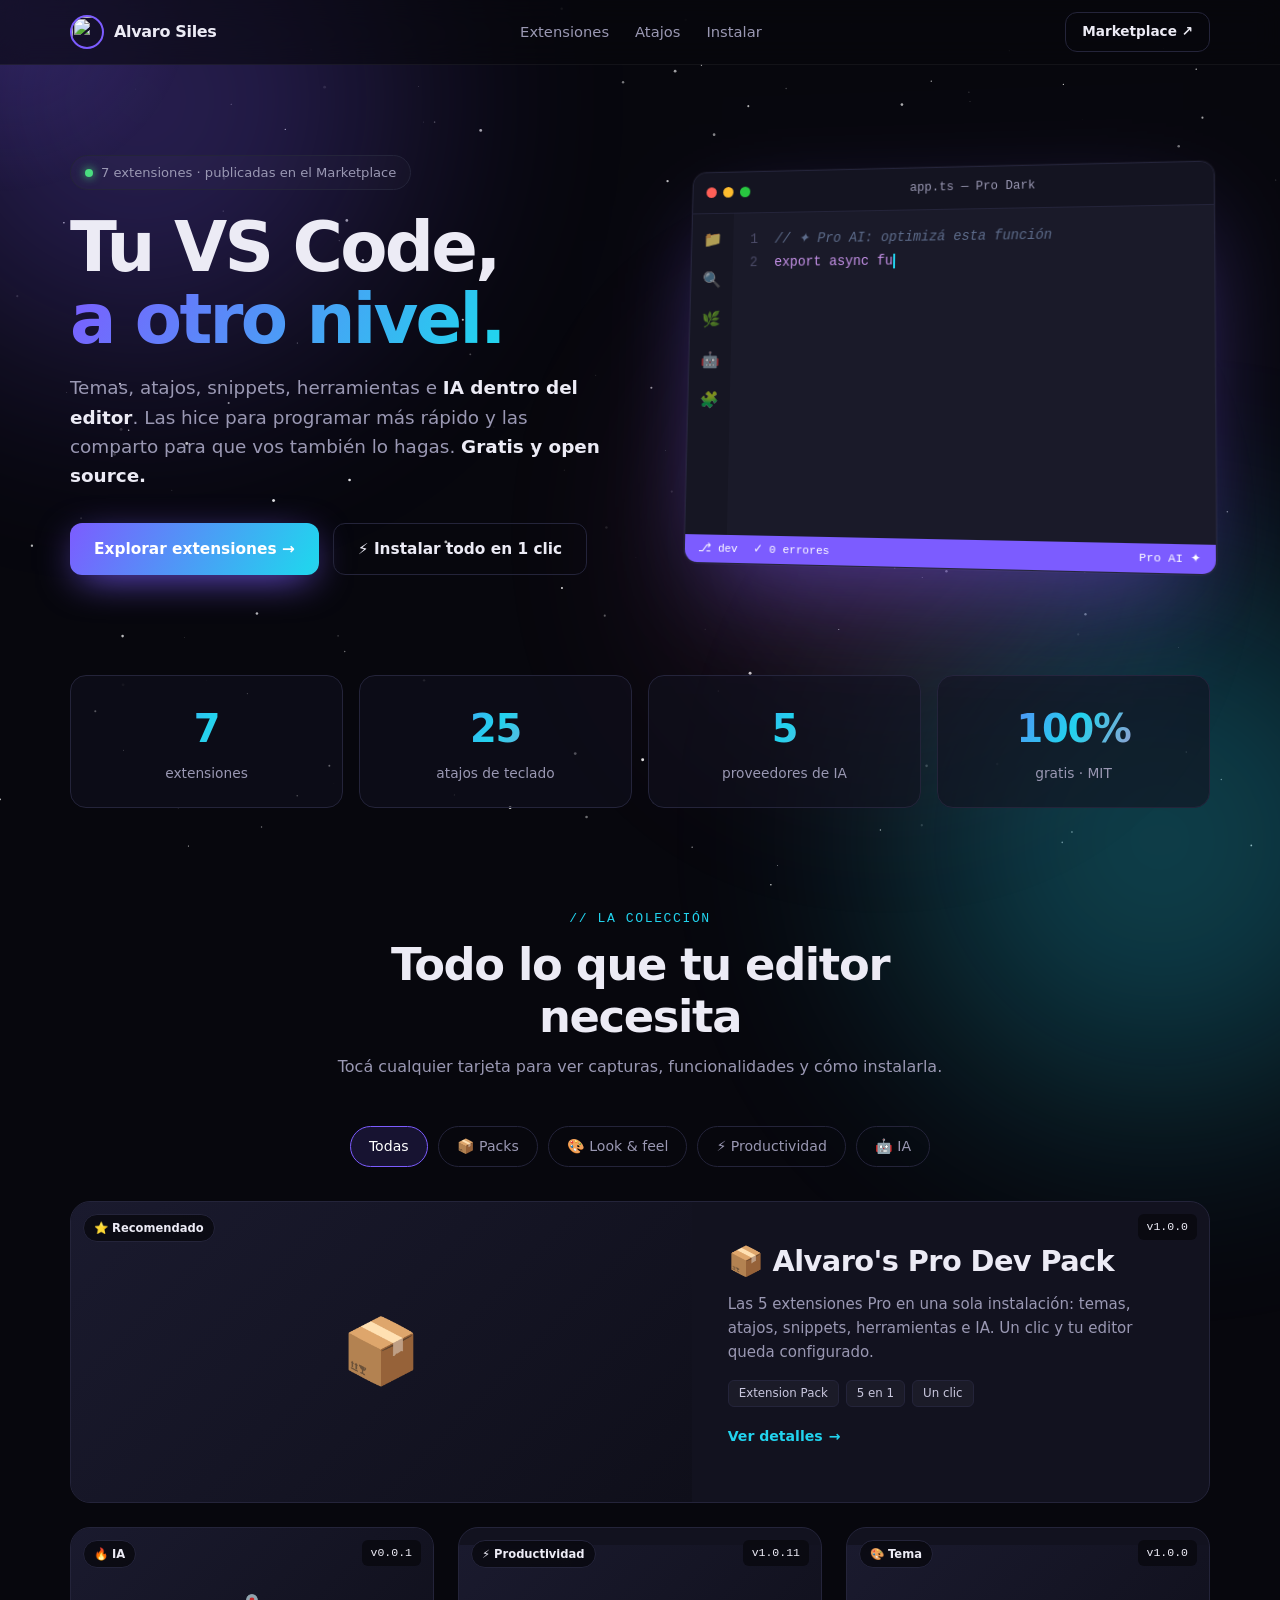
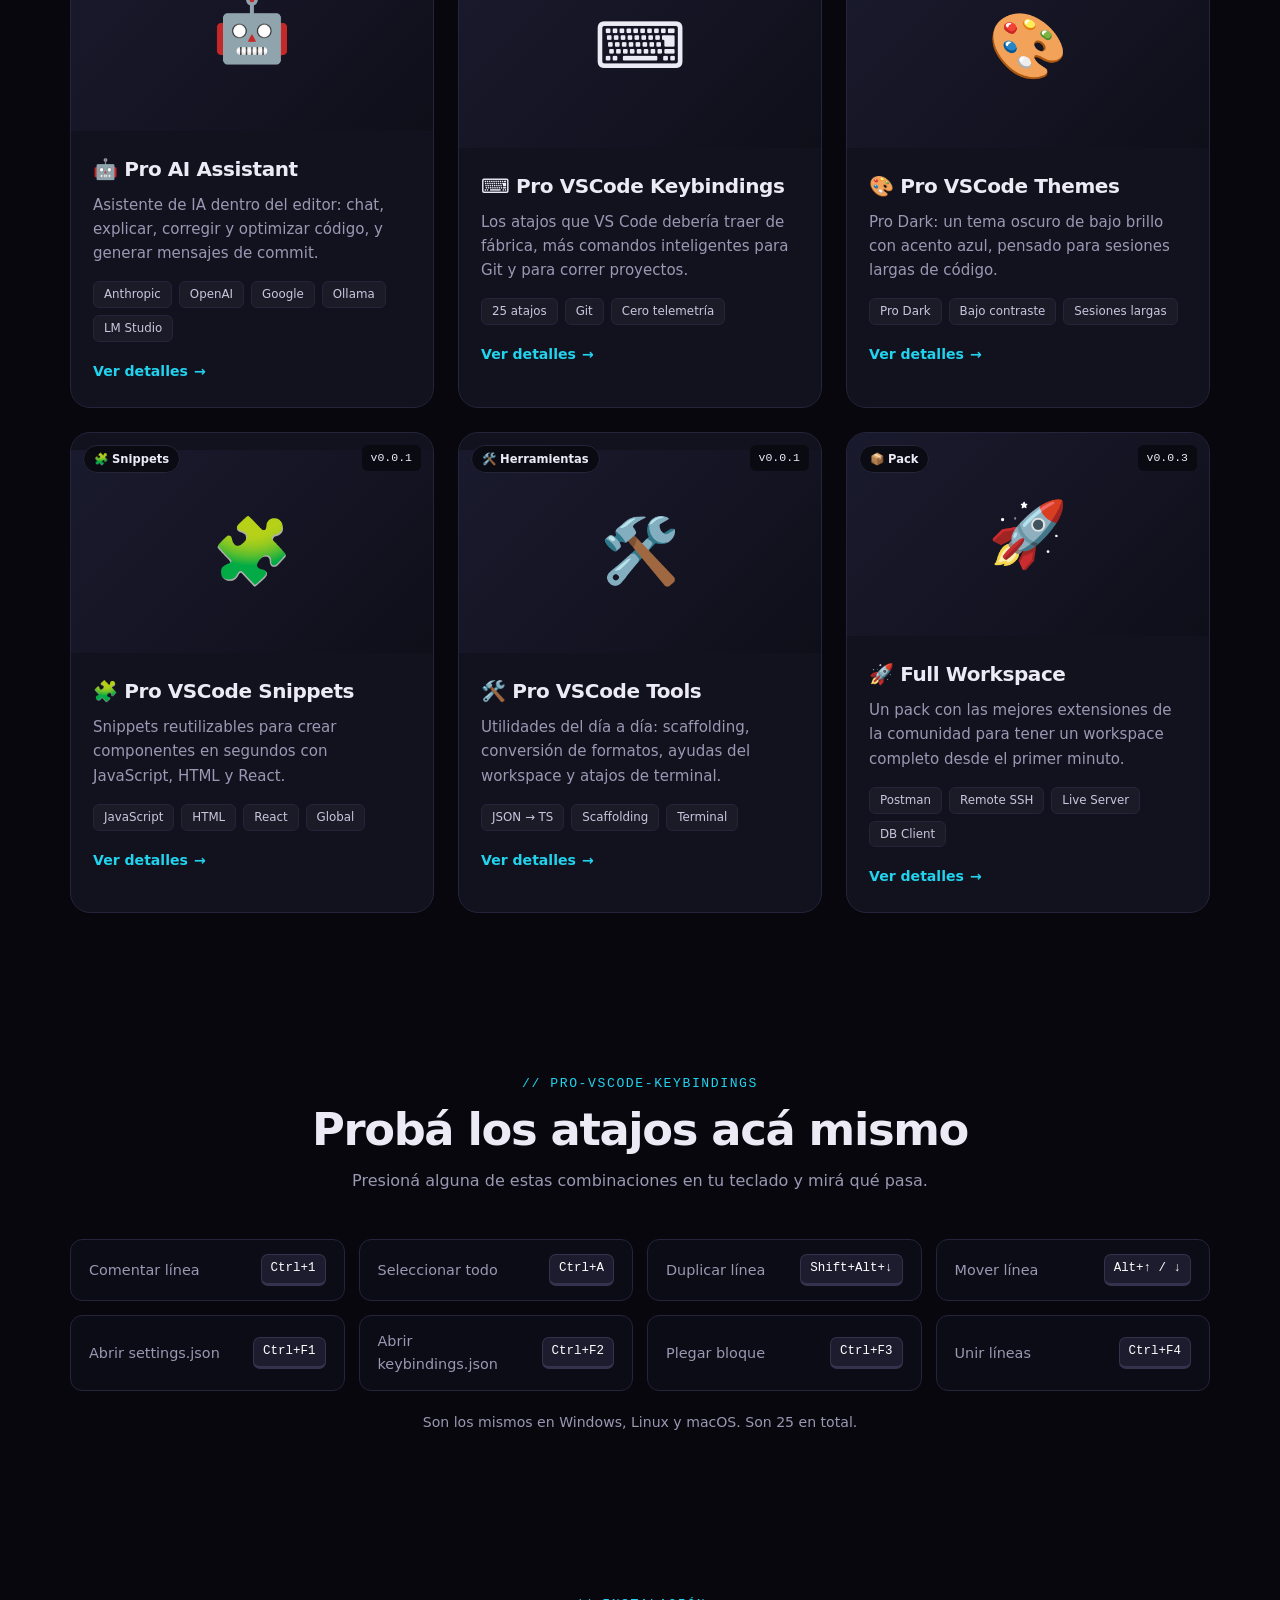
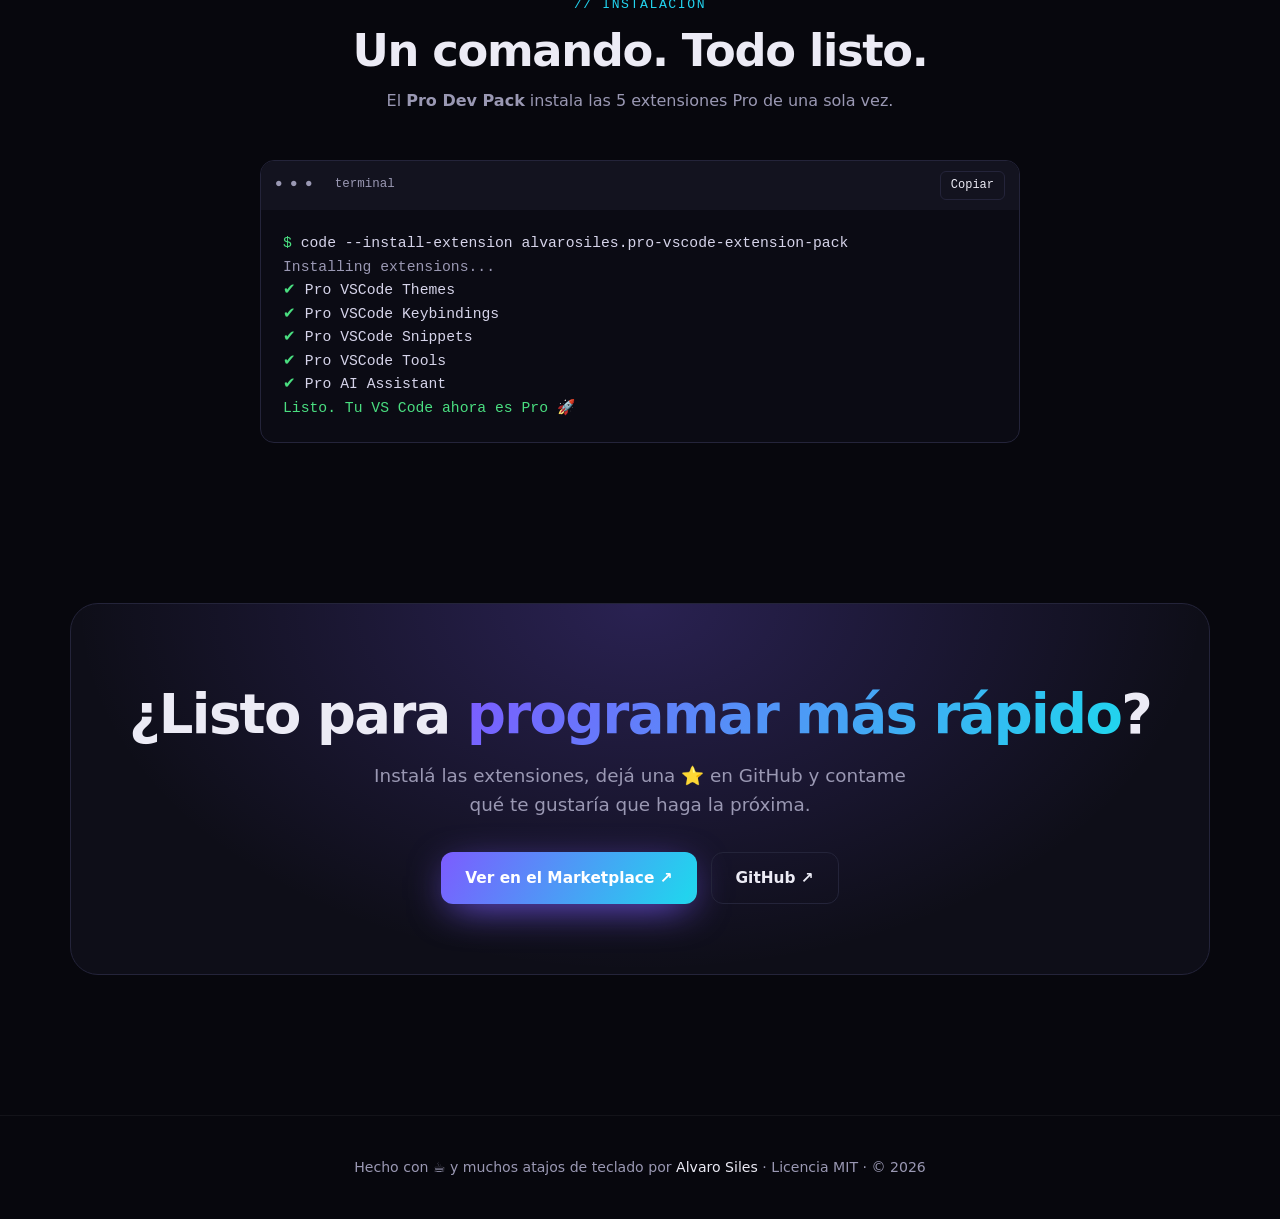
==== commit b18cf60b: "🚀 deploy: landing page profesional con deploy a GitHub Pages Co-Authored-By: Claude Opus 5.5 <norepl" ====
--- a/index.html
+++ b/index.html
@@ -1,459 +1,194 @@
 <!DOCTYPE html>
-<html lang="es">
+<html lang="es" class="no-js">
 <head>
-<meta charset="UTF-8">
-<meta name="viewport" content="width=device-width, initial-scale=1.0">
-<title>Alvaro Siles · Extensiones Pro para VS Code</title>
-<meta name="description" content="7 extensiones para Visual Studio Code creadas por Alvaro Siles: temas, atajos, snippets, herramientas, IA y packs listos para instalar.">
-<meta property="og:title" content="Extensiones Pro para VS Code · Alvaro Siles">
-<meta property="og:description" content="Temas, atajos, snippets, herramientas e IA. Todo para que tu VS Code vuele.">
-<meta property="og:image" content="https://raw.githubusercontent.com/Core-Technology-Corporation/pro-vscode-extension-pack/main/01-vista-principal.png">
-<link rel="icon" href="data:image/svg+xml,<svg xmlns='http://www.w3.org/2000/svg' viewBox='0 0 100 100'><text y='.9em' font-size='90'>🚀</text></svg>">
-<style>
-:root{
-  --bg:#07070d;--bg2:#0e0e18;--card:#12121f;--line:#24243a;--text:#ecebf5;--mute:#9a98b3;
-  --a:#7c5cff;--b:#22d3ee;--c:#f472b6;--ok:#4ade80;
-  --grad:linear-gradient(120deg,var(--a),var(--b) 50%,var(--c));
-  --mono:ui-monospace,"Cascadia Code","JetBrains Mono",Consolas,monospace;
-}
-*{box-sizing:border-box;margin:0;padding:0}
-html{scroll-behavior:smooth}
-body{background:var(--bg);color:var(--text);font-family:system-ui,-apple-system,"Segoe UI",Roboto,sans-serif;line-height:1.6;overflow-x:hidden}
-a{color:inherit;text-decoration:none}
-img{max-width:100%;display:block}
-.wrap{max-width:1180px;margin:0 auto;padding:0 20px}
+  <meta charset="UTF-8">
+  <meta name="viewport" content="width=device-width, initial-scale=1">
+  <title>Extensiones Pro para VS Code · Alvaro Siles</title>
+  <meta name="description" content="7 extensiones gratuitas y open source para Visual Studio Code: temas, atajos de teclado, snippets, herramientas, asistente de IA y packs listos para instalar.">
+  <meta name="author" content="Alvaro Siles">
+  <meta name="theme-color" content="#07070d">
+  <link rel="canonical" href="https://alvarosiles.github.io/vscode-extension-production/">
 
-/* fondo */
-#stars{position:fixed;inset:0;z-index:-2}
-.blob{position:fixed;width:520px;height:520px;border-radius:50%;filter:blur(120px);opacity:.28;z-index:-1;animation:float 18s ease-in-out infinite}
-.blob.b1{background:var(--a);top:-160px;left:-120px}
-.blob.b2{background:var(--b);bottom:-200px;right:-140px;animation-delay:-6s}
-.blob.b3{background:var(--c);top:40%;left:55%;width:360px;height:360px;animation-delay:-12s;opacity:.16}
-@keyframes float{50%{transform:translate(60px,-40px) scale(1.12)}}
-#glow{position:fixed;width:420px;height:420px;border-radius:50%;pointer-events:none;z-index:-1;background:radial-gradient(circle,rgba(124,92,255,.18),transparent 65%);transform:translate(-50%,-50%);transition:opacity .3s}
+  <!-- Open Graph / redes sociales -->
+  <meta property="og:type" content="website">
+  <meta property="og:locale" content="es_ES">
+  <meta property="og:site_name" content="Pro VS Code Extensions">
+  <meta property="og:title" content="Extensiones Pro para VS Code · Alvaro Siles">
+  <meta property="og:description" content="Temas, atajos, snippets, herramientas e IA. Todo para que tu VS Code vuele.">
+  <meta property="og:url" content="https://alvarosiles.github.io/vscode-extension-production/">
+  <meta property="og:image" content="https://raw.githubusercontent.com/Core-Technology-Corporation/pro-vscode-extension-pack/main/01-vista-principal.png">
+  <meta name="twitter:card" content="summary_large_image">
+  <meta name="twitter:title" content="Extensiones Pro para VS Code · Alvaro Siles">
+  <meta name="twitter:description" content="Temas, atajos, snippets, herramientas e IA. Todo para que tu VS Code vuele.">
+  <meta name="twitter:image" content="https://raw.githubusercontent.com/Core-Technology-Corporation/pro-vscode-extension-pack/main/01-vista-principal.png">
 
-/* nav */
-nav{position:sticky;top:0;z-index:50;backdrop-filter:blur(14px);background:rgba(7,7,13,.6);border-bottom:1px solid rgba(255,255,255,.05)}
-nav .wrap{display:flex;align-items:center;justify-content:space-between;height:64px}
-.logo{display:flex;align-items:center;gap:10px;font-weight:800;letter-spacing:-.02em}
-.logo img{width:34px;height:34px;border-radius:50%;border:2px solid var(--a)}
-nav ul{display:flex;gap:26px;list-style:none;font-size:.92rem;color:var(--mute)}
-nav ul a:hover{color:var(--text)}
-@media(max-width:700px){nav ul{display:none}}
+  <link rel="icon" href="assets/img/favicon.svg" type="image/svg+xml">
+  <link rel="manifest" href="site.webmanifest">
+  <link rel="preconnect" href="https://raw.githubusercontent.com" crossorigin>
+  <link rel="preconnect" href="https://avatars.githubusercontent.com" crossorigin>
+  <link rel="stylesheet" href="assets/css/styles.css">
+  <script type="module" src="assets/js/main.js"></script>
 
-/* hero */
-.hero{padding:90px 0 60px;display:grid;grid-template-columns:1.05fr 1fr;gap:50px;align-items:center}
-@media(max-width:920px){.hero{grid-template-columns:1fr;padding-top:50px}}
-.pill{display:inline-flex;align-items:center;gap:8px;padding:6px 14px;border:1px solid var(--line);border-radius:99px;font-size:.82rem;color:var(--mute);background:rgba(255,255,255,.02)}
-.pill i{width:8px;height:8px;border-radius:50%;background:var(--ok);box-shadow:0 0 10px var(--ok);animation:pulse 1.6s infinite}
-@keyframes pulse{50%{opacity:.3}}
-h1{font-size:clamp(2.4rem,5.6vw,4.3rem);line-height:1.04;letter-spacing:-.04em;margin:22px 0 18px;font-weight:900}
-.grad{background:var(--grad);background-size:200% auto;-webkit-background-clip:text;background-clip:text;color:transparent;animation:shine 6s linear infinite}
-@keyframes shine{to{background-position:200% center}}
-.lead{font-size:1.15rem;color:var(--mute);max-width:540px}
-.lead b{color:var(--text)}
-.cta{display:flex;flex-wrap:wrap;gap:14px;margin-top:32px}
-.btn{display:inline-flex;align-items:center;gap:8px;padding:13px 24px;border-radius:12px;font-weight:700;font-size:.96rem;transition:.25s;border:1px solid var(--line);cursor:pointer;background:none;color:var(--text);font-family:inherit}
-.btn.main{background:var(--grad);background-size:200% auto;border:0;color:#fff;box-shadow:0 10px 40px -10px var(--a)}
-.btn.main:hover{background-position:right center;transform:translateY(-2px)}
-.btn:not(.main):hover{border-color:var(--a);background:rgba(124,92,255,.08)}
-
-/* ventana vscode */
-.vsc{border-radius:14px;overflow:hidden;background:#1a1a29;border:1px solid var(--line);box-shadow:0 40px 100px -30px rgba(124,92,255,.55),0 0 0 1px rgba(255,255,255,.03);transform:perspective(1200px) rotateY(-8deg) rotateX(4deg);transition:transform .6s}
-.vsc:hover{transform:none}
-.vsc-top{display:flex;align-items:center;gap:7px;padding:11px 14px;background:#141421;border-bottom:1px solid var(--line);font-size:.78rem;color:var(--mute)}
-.vsc-top span{width:11px;height:11px;border-radius:50%}
-.vsc-top .t{margin-left:auto;margin-right:auto;font-family:var(--mono)}
-.vsc-body{display:flex;min-height:330px}
-.vsc-side{width:44px;background:#141421;display:flex;flex-direction:column;align-items:center;gap:16px;padding-top:14px;font-size:1rem;opacity:.65}
-.vsc-code{flex:1;padding:16px 18px;font-family:var(--mono);font-size:.86rem;line-height:1.75;white-space:pre;overflow:hidden}
-.vsc-code .ln{color:#4a4a66;display:inline-block;width:26px}
-.k{color:#c792ea}.s{color:#c3e88d}.f{color:#82aaff}.c{color:#5c6b8a;font-style:italic}.n{color:#f78c6c}.p{color:#89ddff}
-.cursor{display:inline-block;width:2px;height:1.1em;background:var(--b);vertical-align:middle;animation:pulse 1s steps(1) infinite}
-.vsc-bar{display:flex;gap:16px;padding:5px 14px;background:var(--a);font-size:.72rem;color:#fff;font-family:var(--mono)}
-.toast{position:absolute;right:18px;bottom:44px;background:#1f1f33;border:1px solid var(--line);border-left:3px solid var(--ok);padding:10px 14px;border-radius:8px;font-size:.8rem;opacity:0;transform:translateY(10px);transition:.4s}
-.toast.on{opacity:1;transform:none}
-
-/* stats */
-.stats{display:grid;grid-template-columns:repeat(4,1fr);gap:16px;margin:40px 0 20px}
-@media(max-width:700px){.stats{grid-template-columns:repeat(2,1fr)}}
-.stat{padding:22px;border:1px solid var(--line);border-radius:16px;background:rgba(18,18,31,.6);text-align:center}
-.stat b{display:block;font-size:2.4rem;font-weight:900;letter-spacing:-.03em;background:var(--grad);-webkit-background-clip:text;background-clip:text;color:transparent}
-.stat small{color:var(--mute);font-size:.86rem}
-
-/* secciones */
-section{padding:80px 0}
-.head{text-align:center;max-width:680px;margin:0 auto 46px}
-.eyebrow{font-family:var(--mono);font-size:.82rem;color:var(--b);letter-spacing:.12em;text-transform:uppercase}
-h2{font-size:clamp(1.9rem,4vw,2.8rem);letter-spacing:-.03em;line-height:1.15;margin:10px 0 12px;font-weight:850}
-.head p{color:var(--mute)}
-
-/* filtros */
-.filters{display:flex;flex-wrap:wrap;justify-content:center;gap:10px;margin-bottom:34px}
-.filters button{padding:8px 18px;border-radius:99px;border:1px solid var(--line);background:none;color:var(--mute);font:inherit;font-size:.88rem;cursor:pointer;transition:.2s}
-.filters button.on,.filters button:hover{color:#fff;border-color:var(--a);background:rgba(124,92,255,.15)}
-
-/* cards */
-.grid{display:grid;grid-template-columns:repeat(auto-fill,minmax(330px,1fr));gap:24px}
-@media(max-width:400px){.grid{grid-template-columns:1fr}}
-.card{position:relative;border-radius:20px;background:var(--card);border:1px solid var(--line);overflow:hidden;cursor:pointer;transition:transform .15s,border-color .3s,box-shadow .3s;transform-style:preserve-3d}
-.card::before{content:"";position:absolute;inset:0;background:radial-gradient(500px circle at var(--mx,50%) var(--my,50%),rgba(124,92,255,.16),transparent 40%);opacity:0;transition:.3s;pointer-events:none;z-index:2}
-.card:hover{border-color:rgba(124,92,255,.6);box-shadow:0 30px 60px -25px rgba(124,92,255,.5)}
-.card:hover::before{opacity:1}
-.card.hide{display:none}
-.shot{aspect-ratio:16/9;background:linear-gradient(135deg,#1a1a2e,#0f0f1a);overflow:hidden;position:relative}
-.shot img{width:100%;height:100%;object-fit:cover;object-position:top;transition:transform .6s}
-.card:hover .shot img{transform:scale(1.06)}
-.shot .emo{position:absolute;inset:0;display:grid;place-items:center;font-size:4rem}
-.badge{position:absolute;top:12px;left:12px;z-index:3;font-size:.72rem;font-weight:700;padding:4px 10px;border-radius:99px;background:rgba(7,7,13,.75);backdrop-filter:blur(6px);border:1px solid var(--line)}
-.ver{position:absolute;top:12px;right:12px;z-index:3;font-family:var(--mono);font-size:.72rem;padding:4px 9px;border-radius:6px;background:rgba(7,7,13,.75)}
-.card-b{padding:22px 22px 24px}
-.card h3{font-size:1.25rem;letter-spacing:-.02em;display:flex;align-items:center;gap:10px}
-.card p{color:var(--mute);font-size:.94rem;margin:8px 0 16px}
-.tags{display:flex;flex-wrap:wrap;gap:7px}
-.tags span{font-size:.74rem;padding:3px 10px;border-radius:6px;background:rgba(255,255,255,.04);border:1px solid var(--line);color:#c9c7de}
-.more{margin-top:18px;font-size:.88rem;font-weight:700;color:var(--b);display:flex;align-items:center;gap:6px}
-.card:hover .more{gap:12px}
-.more{transition:gap .25s}
-.card.featured{grid-column:1/-1;display:grid;grid-template-columns:1.2fr 1fr}
-.card.featured .shot{aspect-ratio:auto;min-height:300px}
-.card.featured .card-b{padding:36px;display:flex;flex-direction:column;justify-content:center}
-.card.featured h3{font-size:1.8rem}
-@media(max-width:820px){.card.featured{grid-template-columns:1fr}.card.featured .shot{aspect-ratio:16/9;min-height:0}}
-
-/* teclas */
-.keys{display:grid;grid-template-columns:repeat(auto-fill,minmax(250px,1fr));gap:14px}
-.key{display:flex;align-items:center;justify-content:space-between;gap:12px;padding:14px 18px;border:1px solid var(--line);border-radius:12px;background:rgba(18,18,31,.6)}
-.key span{color:var(--mute);font-size:.9rem}
-kbd{font-family:var(--mono);font-size:.78rem;padding:4px 9px;border-radius:7px;background:#1c1c2e;border:1px solid #33334d;border-bottom-width:3px;color:#fff;white-space:nowrap}
-.key.hit{border-color:var(--b);box-shadow:0 0 0 3px rgba(34,211,238,.15)}
-.key.hit kbd{border-color:var(--b);transform:translateY(2px);border-bottom-width:1px}
-.hint{text-align:center;margin-top:20px;color:var(--mute);font-size:.88rem}
-
-/* terminal */
-.term{max-width:760px;margin:0 auto;border-radius:14px;border:1px solid var(--line);background:#0b0b14;overflow:hidden}
-.term-top{padding:10px 14px;background:#13131f;font-family:var(--mono);font-size:.78rem;color:var(--mute);display:flex;justify-content:space-between;align-items:center}
-.term pre{padding:22px;font-family:var(--mono);font-size:.92rem;overflow-x:auto;color:#d6d4ea}
-.term .g{color:var(--ok)}
-.copy{font:inherit;font-size:.75rem;padding:4px 10px;border-radius:6px;border:1px solid var(--line);background:none;color:var(--text);cursor:pointer}
-.copy:hover{border-color:var(--a)}
-
-/* final */
-.final{text-align:center;padding:70px 30px;border-radius:28px;border:1px solid var(--line);background:radial-gradient(ellipse at top,rgba(124,92,255,.25),transparent 70%),var(--bg2);position:relative;overflow:hidden}
-.final h2{font-size:clamp(2rem,5vw,3.4rem)}
-footer{padding:40px 0;text-align:center;color:var(--mute);font-size:.88rem;border-top:1px solid rgba(255,255,255,.05);margin-top:60px}
-footer a{color:var(--text)}
-
-/* modal */
-.modal{position:fixed;inset:0;z-index:100;display:grid;place-items:center;padding:20px;background:rgba(3,3,8,.8);backdrop-filter:blur(10px);opacity:0;pointer-events:none;transition:.3s}
-.modal.on{opacity:1;pointer-events:auto}
-.m-box{width:min(980px,100%);max-height:92vh;overflow:auto;background:var(--card);border:1px solid var(--line);border-radius:22px;transform:scale(.94) translateY(20px);transition:.35s cubic-bezier(.2,.9,.3,1.2)}
-.modal.on .m-box{transform:none}
-.m-gal{position:relative;background:#000}
-.m-gal img{width:100%;max-height:52vh;object-fit:contain}
-.m-dots{display:flex;gap:8px;justify-content:center;padding:12px;background:#0b0b14}
-.m-dots button{width:64px;height:38px;border-radius:6px;overflow:hidden;border:2px solid transparent;padding:0;cursor:pointer;opacity:.55;background:#222}
-.m-dots button.on{border-color:var(--a);opacity:1}
-.m-dots img{width:100%;height:100%;object-fit:cover}
-.m-b{padding:28px 30px 32px}
-.m-b h3{font-size:1.7rem;letter-spacing:-.02em}
-.m-b ul{margin:16px 0 22px 0;list-style:none;display:grid;gap:8px}
-.m-b li{padding-left:26px;position:relative;color:#d0cee4}
-.m-b li::before{content:"✓";position:absolute;left:0;color:var(--ok);font-weight:900}
-.m-x{position:absolute;top:14px;right:14px;z-index:5;width:38px;height:38px;border-radius:50%;border:0;background:rgba(0,0,0,.6);color:#fff;font-size:1.2rem;cursor:pointer}
-.m-cmd{display:flex;align-items:center;gap:10px;padding:12px 14px;border-radius:10px;background:#0b0b14;border:1px solid var(--line);font-family:var(--mono);font-size:.84rem;margin-bottom:20px;overflow-x:auto}
-.m-cmd code{flex:1;white-space:nowrap;color:#c3e88d}
-
-/* reveal */
-.rv{opacity:0;transform:translateY(30px);transition:opacity .8s,transform .8s}
-.rv.in{opacity:1;transform:none}
-#confetti{position:fixed;inset:0;pointer-events:none;z-index:200}
-@media(prefers-reduced-motion:reduce){*{animation:none!important;transition:none!important}.rv{opacity:1;transform:none}}
-</style>
+  <script type="application/ld+json">
+  {
+    "@context": "https://schema.org",
+    "@type": "ItemList",
+    "name": "Extensiones Pro para VS Code",
+    "author": { "@type": "Person", "name": "Alvaro Siles", "url": "https://github.com/alvarosiles" },
+    "itemListElement": [
+      { "@type": "ListItem", "position": 1, "item": { "@type": "SoftwareApplication", "name": "Alvaro's Pro Dev Pack", "applicationCategory": "DeveloperApplication", "operatingSystem": "Windows, macOS, Linux", "url": "https://marketplace.visualstudio.com/items?itemName=alvarosiles.pro-vscode-extension-pack", "offers": { "@type": "Offer", "price": "0", "priceCurrency": "USD" } } },
+      { "@type": "ListItem", "position": 2, "item": { "@type": "SoftwareApplication", "name": "Pro AI Assistant", "applicationCategory": "DeveloperApplication", "operatingSystem": "Windows, macOS, Linux", "url": "https://marketplace.visualstudio.com/items?itemName=alvarosiles.pro-vscode-ai", "offers": { "@type": "Offer", "price": "0", "priceCurrency": "USD" } } },
+      { "@type": "ListItem", "position": 3, "item": { "@type": "SoftwareApplication", "name": "Pro VSCode Keybindings", "applicationCategory": "DeveloperApplication", "operatingSystem": "Windows, macOS, Linux", "url": "https://marketplace.visualstudio.com/items?itemName=alvarosiles.pro-vscode-keybindings", "offers": { "@type": "Offer", "price": "0", "priceCurrency": "USD" } } },
+      { "@type": "ListItem", "position": 4, "item": { "@type": "SoftwareApplication", "name": "Pro VSCode Themes", "applicationCategory": "DeveloperApplication", "operatingSystem": "Windows, macOS, Linux", "url": "https://marketplace.visualstudio.com/items?itemName=alvarosiles.pro-vscode-themes", "offers": { "@type": "Offer", "price": "0", "priceCurrency": "USD" } } },
+      { "@type": "ListItem", "position": 5, "item": { "@type": "SoftwareApplication", "name": "Pro VSCode Snippets", "applicationCategory": "DeveloperApplication", "operatingSystem": "Windows, macOS, Linux", "url": "https://marketplace.visualstudio.com/items?itemName=alvarosiles.pro-vscode-snippets", "offers": { "@type": "Offer", "price": "0", "priceCurrency": "USD" } } },
+      { "@type": "ListItem", "position": 6, "item": { "@type": "SoftwareApplication", "name": "Pro VSCode Tools", "applicationCategory": "DeveloperApplication", "operatingSystem": "Windows, macOS, Linux", "url": "https://marketplace.visualstudio.com/items?itemName=alvarosiles.pro-vscode-tools", "offers": { "@type": "Offer", "price": "0", "priceCurrency": "USD" } } },
+      { "@type": "ListItem", "position": 7, "item": { "@type": "SoftwareApplication", "name": "Full Workspace", "applicationCategory": "DeveloperApplication", "operatingSystem": "Windows, macOS, Linux", "url": "https://marketplace.visualstudio.com/items?itemName=alvarosiles.full-workspace", "offers": { "@type": "Offer", "price": "0", "priceCurrency": "USD" } } }
+    ]
+  }
+  </script>
 </head>
 <body>
-<canvas id="stars"></canvas>
-<div class="blob b1"></div><div class="blob b2"></div><div class="blob b3"></div>
-<div id="glow"></div>
-<canvas id="confetti"></canvas>
+  <a class="skip" href="#main">Saltar al contenido</a>
 
-<nav>
-  <div class="wrap">
-    <a class="logo" href="#"><img src="https://avatars.githubusercontent.com/u/242724234?v=4" alt="Alvaro Siles">Alvaro Siles</a>
-    <ul>
-      <li><a href="#extensiones">Extensiones</a></li>
-      <li><a href="#atajos">Atajos</a></li>
-      <li><a href="#instalar">Instalar</a></li>
-    </ul>
-    <a class="btn" href="https://marketplace.visualstudio.com/publishers/alvarosiles" target="_blank" rel="noopener" style="padding:8px 16px;font-size:.85rem">Marketplace ↗</a>
-  </div>
-</nav>
+  <canvas id="stars" aria-hidden="true"></canvas>
+  <div class="blob b1" aria-hidden="true"></div>
+  <div class="blob b2" aria-hidden="true"></div>
+  <div class="blob b3" aria-hidden="true"></div>
+  <div id="glow" aria-hidden="true"></div>
+  <canvas id="confetti" aria-hidden="true"></canvas>
 
-<header class="wrap">
-  <div class="hero">
-    <div>
-      <span class="pill"><i></i>7 extensiones · publicadas en el Marketplace</span>
-      <h1>Tu VS Code,<br><span class="grad" id="rot">a otro nivel.</span></h1>
-      <p class="lead">Temas, atajos, snippets, herramientas e <b>IA dentro del editor</b>. Las hice para programar más rápido y las comparto para que vos también lo hagas. <b>Gratis y open source.</b></p>
-      <div class="cta">
-        <a class="btn main" href="#extensiones">Explorar extensiones →</a>
-        <a class="btn" href="#instalar">⚡ Instalar todo en 1 clic</a>
+  <nav class="nav" aria-label="Principal">
+    <div class="wrap">
+      <a class="logo" href="#top">
+        <img src="https://avatars.githubusercontent.com/u/242724234?v=4" alt="" width="34" height="34">
+        Alvaro Siles
+      </a>
+      <ul>
+        <li><a href="#extensiones">Extensiones</a></li>
+        <li><a href="#atajos">Atajos</a></li>
+        <li><a href="#instalar">Instalar</a></li>
+      </ul>
+      <a class="btn btn--sm" href="https://marketplace.visualstudio.com/publishers/alvarosiles" target="_blank" rel="noopener">Marketplace ↗</a>
+    </div>
+  </nav>
+
+  <header class="wrap" id="top">
+    <div class="hero">
+      <div>
+        <span class="pill"><i aria-hidden="true"></i>7 extensiones · publicadas en el Marketplace</span>
+        <h1>Tu VS Code,<br><span class="grad" id="rotator" aria-live="polite">a otro nivel.</span></h1>
+        <p class="lead">Temas, atajos, snippets, herramientas e <b>IA dentro del editor</b>. Las hice para programar más rápido y las comparto para que vos también lo hagas. <b>Gratis y open source.</b></p>
+        <div class="cta">
+          <a class="btn btn--primary" href="#extensiones">Explorar extensiones →</a>
+          <a class="btn" href="#instalar">⚡ Instalar todo en 1 clic</a>
+        </div>
+      </div>
+
+      <div class="vsc-wrap" aria-hidden="true">
+        <div class="vsc">
+          <div class="vsc-top">
+            <span class="dot" style="background:#ff5f57"></span>
+            <span class="dot" style="background:#febc2e"></span>
+            <span class="dot" style="background:#28c840"></span>
+            <span class="title">app.ts — Pro Dark</span>
+          </div>
+          <div class="vsc-body">
+            <div class="vsc-side"><span>📁</span><span>🔍</span><span>🌿</span><span>🤖</span><span>🧩</span></div>
+            <div class="vsc-code" id="code"></div>
+          </div>
+          <div class="vsc-bar"><span>⎇ dev</span><span>✓ 0 errores</span><span class="end">Pro AI ✦</span></div>
+        </div>
+        <div class="toast" id="toast">🤖 <b>Pro AI:</b> código optimizado</div>
       </div>
     </div>
-    <div style="position:relative">
-      <div class="vsc">
-        <div class="vsc-top"><span style="background:#ff5f57"></span><span style="background:#febc2e"></span><span style="background:#28c840"></span><div class="t">app.ts — Pro Dark</div></div>
-        <div class="vsc-body">
-          <div class="vsc-side">📁<br>🔍<br>🌿<br>🤖<br>🧩</div>
-          <div class="vsc-code" id="code"></div>
+
+    <div class="stats reveal">
+      <div class="stat"><b data-count="7">7</b><small>extensiones</small></div>
+      <div class="stat"><b data-count="25">25</b><small>atajos de teclado</small></div>
+      <div class="stat"><b data-count="5">5</b><small>proveedores de IA</small></div>
+      <div class="stat"><b data-count="100" data-suffix="%">100%</b><small>gratis · MIT</small></div>
+    </div>
+  </header>
+
+  <main id="main">
+    <section id="extensiones" aria-labelledby="ext-title">
+      <div class="wrap">
+        <div class="head reveal">
+          <div class="eyebrow">// la colección</div>
+          <h2 id="ext-title">Todo lo que tu editor necesita</h2>
+          <p>Tocá cualquier tarjeta para ver capturas, funcionalidades y cómo instalarla.</p>
         </div>
-        <div class="vsc-bar"><span>⎇ dev</span><span>✓ 0 errores</span><span style="margin-left:auto">Pro AI ✦</span></div>
+        <div class="filters reveal" id="filters" role="toolbar" aria-label="Filtrar por categoría"></div>
+        <div class="grid" id="grid"></div>
+        <noscript><p class="hint">Activá JavaScript para ver el catálogo, o visitá el <a href="https://marketplace.visualstudio.com/publishers/alvarosiles">Marketplace</a>.</p></noscript>
       </div>
-      <div class="toast" id="toast">🤖 <b>Pro AI:</b> código optimizado</div>
+    </section>
+
+    <section id="atajos" aria-labelledby="keys-title">
+      <div class="wrap">
+        <div class="head reveal">
+          <div class="eyebrow">// pro-vscode-keybindings</div>
+          <h2 id="keys-title">Probá los atajos acá mismo</h2>
+          <p>Presioná alguna de estas combinaciones en tu teclado y mirá qué pasa.</p>
+        </div>
+        <ul class="keys reveal" id="keys"></ul>
+        <p class="hint">Son los mismos en Windows, Linux y macOS. Son 25 en total.</p>
+      </div>
+    </section>
+
+    <section id="instalar" aria-labelledby="install-title">
+      <div class="wrap">
+        <div class="head reveal">
+          <div class="eyebrow">// instalación</div>
+          <h2 id="install-title">Un comando. Todo listo.</h2>
+          <p>El <b>Pro Dev Pack</b> instala las 5 extensiones Pro de una sola vez.</p>
+        </div>
+        <div class="term reveal">
+          <div class="term-top">
+            <span>● ● ●&nbsp;&nbsp; terminal</span>
+            <button type="button" class="copy" data-copy="code --install-extension alvarosiles.pro-vscode-extension-pack">Copiar</button>
+          </div>
+<pre><span class="ok">$</span> code --install-extension alvarosiles.pro-vscode-extension-pack
+<span class="dim">Installing extensions...</span>
+<span class="ok">✔</span> Pro VSCode Themes
+<span class="ok">✔</span> Pro VSCode Keybindings
+<span class="ok">✔</span> Pro VSCode Snippets
+<span class="ok">✔</span> Pro VSCode Tools
+<span class="ok">✔</span> Pro AI Assistant
+<span class="ok">Listo. Tu VS Code ahora es Pro 🚀</span></pre>
+        </div>
+      </div>
+    </section>
+
+    <section aria-labelledby="final-title">
+      <div class="wrap">
+        <div class="final reveal">
+          <h2 id="final-title">¿Listo para <span class="grad">programar más rápido</span>?</h2>
+          <p class="lead">Instalá las extensiones, dejá una ⭐ en GitHub y contame qué te gustaría que haga la próxima.</p>
+          <div class="cta cta--center">
+            <a class="btn btn--primary" href="https://marketplace.visualstudio.com/publishers/alvarosiles" target="_blank" rel="noopener">Ver en el Marketplace ↗</a>
+            <a class="btn" href="https://github.com/Core-Technology-Corporation" target="_blank" rel="noopener">GitHub ↗</a>
+          </div>
+        </div>
+      </div>
+    </section>
+  </main>
+
+  <footer class="footer">
+    <div class="wrap">
+      Hecho con ☕ y muchos atajos de teclado por
+      <a href="https://github.com/alvarosiles" target="_blank" rel="noopener">Alvaro Siles</a>
+      · Licencia MIT · © <span id="year">2026</span>
+    </div>
+  </footer>
+
+  <div class="modal" id="modal" role="dialog" aria-modal="true" aria-labelledby="modal-title" aria-hidden="true">
+    <div class="modal-box">
+      <button type="button" class="modal-close" id="modal-close" aria-label="Cerrar">✕</button>
+      <div class="modal-gallery"><img id="modal-img" alt=""></div>
+      <div class="modal-thumbs" id="modal-thumbs"></div>
+      <div class="modal-body" id="modal-body"></div>
     </div>
   </div>
-
-  <div class="stats rv">
-    <div class="stat"><b data-n="7">0</b><small>extensiones</small></div>
-    <div class="stat"><b data-n="25">0</b><small>atajos de teclado</small></div>
-    <div class="stat"><b data-n="5">0</b><small>proveedores de IA</small></div>
-    <div class="stat"><b data-n="100" data-s="%">0</b><small>gratis · MIT</small></div>
-  </div>
-</header>
-
-<main>
-<section id="extensiones">
-  <div class="wrap">
-    <div class="head rv">
-      <div class="eyebrow">// la colección</div>
-      <h2>Todo lo que tu editor necesita</h2>
-      <p>Tocá cualquier tarjeta para ver capturas, funcionalidades y cómo instalarla.</p>
-    </div>
-    <div class="filters rv" id="filters">
-      <button class="on" data-f="all">Todas</button>
-      <button data-f="pack">📦 Packs</button>
-      <button data-f="ux">🎨 Look & feel</button>
-      <button data-f="prod">⚡ Productividad</button>
-      <button data-f="ai">🤖 IA</button>
-    </div>
-    <div class="grid" id="grid"></div>
-  </div>
-</section>
-
-<section id="atajos">
-  <div class="wrap">
-    <div class="head rv">
-      <div class="eyebrow">// pro-vscode-keybindings</div>
-      <h2>Probá los atajos acá mismo</h2>
-      <p>Presioná alguna de estas combinaciones en tu teclado y mirá qué pasa.</p>
-    </div>
-    <div class="keys rv" id="keys"></div>
-    <p class="hint">Son los mismos en Windows, Linux y macOS. Son 25 en total.</p>
-  </div>
-</section>
-
-<section id="instalar">
-  <div class="wrap">
-    <div class="head rv">
-      <div class="eyebrow">// instalación</div>
-      <h2>Un comando. Todo listo.</h2>
-      <p>El <b>Pro Dev Pack</b> instala las 5 extensiones Pro de una sola vez.</p>
-    </div>
-    <div class="term rv">
-      <div class="term-top"><span>● ● ●&nbsp;&nbsp; terminal</span><button class="copy" data-copy="code --install-extension alvarosiles.pro-vscode-extension-pack">Copiar</button></div>
-      <pre><span class="g">$</span> code --install-extension alvarosiles.pro-vscode-extension-pack
-<span style="color:var(--mute)">Installing extensions...</span>
-<span class="g">✔</span> Pro VSCode Themes
-<span class="g">✔</span> Pro VSCode Keybindings
-<span class="g">✔</span> Pro VSCode Snippets
-<span class="g">✔</span> Pro VSCode Tools
-<span class="g">✔</span> Pro AI Assistant
-<span class="g">Listo. Tu VS Code ahora es Pro 🚀</span></pre>
-    </div>
-  </div>
-</section>
-
-<section>
-  <div class="wrap">
-    <div class="final rv">
-      <h2>¿Listo para <span class="grad">programar más rápido</span>?</h2>
-      <p class="lead" style="margin:14px auto 0">Instalá las extensiones, dejá una ⭐ en GitHub y contame qué te gustaría que haga la próxima.</p>
-      <div class="cta" style="justify-content:center">
-        <a class="btn main" href="https://marketplace.visualstudio.com/publishers/alvarosiles" target="_blank" rel="noopener">Ver en el Marketplace ↗</a>
-        <a class="btn" href="https://github.com/Core-Technology-Corporation" target="_blank" rel="noopener">GitHub ↗</a>
-      </div>
-    </div>
-  </div>
-</section>
-</main>
-
-<footer>
-  <div class="wrap">Hecho con ☕ y muchos atajos de teclado por <a href="https://github.com/Core-Technology-Corporation" target="_blank" rel="noopener">Alvaro Siles</a> · Licencia MIT · <span id="yr"></span></div>
-</footer>
-
-<div class="modal" id="modal">
-  <div class="m-box" style="position:relative">
-    <button class="m-x" id="mx" aria-label="Cerrar">✕</button>
-    <div class="m-gal"><img id="mimg" alt=""></div>
-    <div class="m-dots" id="mdots"></div>
-    <div class="m-b" id="mbody"></div>
-  </div>
-</div>
-
-<script>
-const ORG='Core-Technology-Corporation';
-const EXT=[
-  {repo:'pro-vscode-extension-pack',id:'alvarosiles.pro-vscode-extension-pack',name:"Alvaro's Pro Dev Pack",emo:'📦',ver:'1.0.0',cat:'pack',badge:'⭐ Recomendado',featured:true,
-   desc:'Las 5 extensiones Pro en una sola instalación: temas, atajos, snippets, herramientas e IA. Un clic y tu editor queda configurado.',
-   tags:['Extension Pack','5 en 1','Un clic'],
-   feats:['Instala Themes, Keybindings, Snippets, Tools y AI de una vez','Cada extensión se puede desactivar por separado','Sin dependencias entre ellas','Ideal para configurar una máquina nueva en segundos']},
-  {repo:'pro-vscode-ai',id:'alvarosiles.pro-vscode-ai',name:'Pro AI Assistant',emo:'🤖',ver:'0.0.1',cat:'ai',badge:'🔥 IA',
-   desc:'Asistente de IA dentro del editor: chat, explicar, corregir y optimizar código, y generar mensajes de commit.',
-   tags:['Anthropic','OpenAI','Google','Ollama','LM Studio'],
-   feats:['Chat en la barra lateral con respuestas en streaming','Explain / Fix / Optimize sobre el código seleccionado','Genera código a partir de lenguaje natural','Mensajes de commit automáticos a partir del diff','Funciona con modelos locales (Ollama, LM Studio)','Historial de chats y completado inline']},
-  {repo:'pro-vscode-keybindings',id:'alvarosiles.pro-vscode-keybindings',name:'Pro VSCode Keybindings',emo:'⌨️',ver:'1.0.11',cat:'prod',badge:'⚡ Productividad',
-   desc:'Los atajos que VS Code debería traer de fábrica, más comandos inteligentes para Git y para correr proyectos.',
-   tags:['25 atajos','Git','Cero telemetría'],
-   feats:['25 atajos listos sin configurar nada','Comandos inteligentes de Git','Ejecutar proyectos con una tecla','Mismas teclas en Windows, Linux y macOS','Cero telemetría']},
-  {repo:'pro-vscode-themes',id:'alvarosiles.pro-vscode-themes',name:'Pro VSCode Themes',emo:'🎨',ver:'1.0.0',cat:'ux',badge:'🎨 Tema',
-   desc:'Pro Dark: un tema oscuro de bajo brillo con acento azul, pensado para sesiones largas de código.',
-   tags:['Pro Dark','Bajo contraste','Sesiones largas'],
-   feats:['Colores consistentes en editor, sidebar, tabs y terminal','Resaltado de sintaxis afinado para JS, TS, Python y Rust','Decoraciones de Git con colores claros','Próximamente: Pro Light, Midnight y High Contrast']},
-  {repo:'pro-vscode-snippets',id:'alvarosiles.pro-vscode-snippets',name:'Pro VSCode Snippets',emo:'🧩',ver:'0.0.1',cat:'prod',badge:'🧩 Snippets',
-   desc:'Snippets reutilizables para crear componentes en segundos con JavaScript, HTML y React.',
-   tags:['JavaScript','HTML','React','Global'],
-   feats:['Snippets rápidos y reutilizables','JavaScript, HTML, React y globales','Pensados para crear componentes','Se actualizan seguido']},
-  {repo:'pro-vscode-tools',id:'alvarosiles.pro-vscode-tools',name:'Pro VSCode Tools',emo:'🛠️',ver:'0.0.1',cat:'prod',badge:'🛠️ Herramientas',
-   desc:'Utilidades del día a día: scaffolding, conversión de formatos, ayudas del workspace y atajos de terminal.',
-   tags:['JSON → TS','Scaffolding','Terminal'],
-   feats:['Convierte JSON en interfaces de TypeScript','Genera componentes y estructuras de proyecto','Comandos rápidos de terminal','Panel de acciones rápidas','Snippets para JS, TS y Python']},
-  {repo:'full-workspace',id:'alvarosiles.full-workspace',name:'Full Workspace',emo:'🚀',ver:'0.0.3',cat:'pack',badge:'📦 Pack',
-   desc:'Un pack con las mejores extensiones de la comunidad para tener un workspace completo desde el primer minuto.',
-   tags:['Postman','Remote SSH','Live Server','DB Client'],
-   feats:['Bookmarks y Path Intellisense','Postman para probar APIs','Remote SSH para servidores remotos','Database Client y Live Server','PowerShell y VS Code en español']}
-];
-const SHOTS=['01-vista-principal.png','02-funcionalidad-principal.png','03-funcionalidad-complementaria.png'];
-const raw=(r,f)=>`https://raw.githubusercontent.com/${ORG}/${r}/main/${f}`;
-const mkt=id=>`https://marketplace.visualstudio.com/items?itemName=${id}`;
-const $=s=>document.querySelector(s);
-
-// tarjetas
-$('#grid').innerHTML=EXT.map((e,i)=>`
- <article class="card rv${e.featured?' featured':''}" data-i="${i}" data-cat="${e.cat}">
-  <div class="shot"><div class="emo">${e.emo}</div><img loading="lazy" src="${raw(e.repo,SHOTS[0])}" alt="${e.name}" onerror="this.remove()"></div>
-  <span class="badge">${e.badge}</span><span class="ver">v${e.ver}</span>
-  <div class="card-b">
-   <h3>${e.emo} ${e.name}</h3><p>${e.desc}</p>
-   <div class="tags">${e.tags.map(t=>`<span>${t}</span>`).join('')}</div>
-   <div class="more">Ver detalles <span>→</span></div>
-  </div>
- </article>`).join('');
-
-// filtros
-$('#filters').onclick=ev=>{const b=ev.target.closest('button');if(!b)return;
-  document.querySelectorAll('#filters button').forEach(x=>x.classList.toggle('on',x===b));
-  document.querySelectorAll('.card').forEach(c=>c.classList.toggle('hide',b.dataset.f!=='all'&&c.dataset.cat!==b.dataset.f));};
-
-// tilt + spotlight
-document.querySelectorAll('.card').forEach(c=>{
-  c.addEventListener('mousemove',e=>{const r=c.getBoundingClientRect(),x=e.clientX-r.left,y=e.clientY-r.top;
-    c.style.setProperty('--mx',x+'px');c.style.setProperty('--my',y+'px');
-    if(!c.classList.contains('featured'))c.style.transform=`perspective(900px) rotateX(${(y/r.height-.5)*-7}deg) rotateY(${(x/r.width-.5)*7}deg) translateY(-4px)`;});
-  c.addEventListener('mouseleave',()=>c.style.transform='');
-  c.addEventListener('click',()=>openModal(+c.dataset.i));
-});
-
-// modal
-function openModal(i){const e=EXT[i];let cur=0;
-  const show=n=>{cur=n;$('#mimg').src=raw(e.repo,SHOTS[n]);document.querySelectorAll('#mdots button').forEach((b,j)=>b.classList.toggle('on',j===n));};
-  $('#mdots').innerHTML=SHOTS.map((s,j)=>`<button aria-label="Captura ${j+1}"><img src="${raw(e.repo,s)}" alt=""></button>`).join('');
-  document.querySelectorAll('#mdots button').forEach((b,j)=>b.onclick=()=>show(j));
-  $('#mimg').onerror=function(){this.style.display='none'};$('#mimg').onload=function(){this.style.display=''};
-  show(0);
-  $('#mbody').innerHTML=`<span class="eyebrow">${e.badge} · v${e.ver}</span><h3>${e.emo} ${e.name}</h3>
-   <p style="color:var(--mute);margin-top:8px">${e.desc}</p><ul>${e.feats.map(f=>`<li>${f}</li>`).join('')}</ul>
-   <div class="m-cmd"><code>code --install-extension ${e.id}</code><button class="copy" data-copy="code --install-extension ${e.id}">Copiar</button></div>
-   <div class="cta" style="margin-top:0"><a class="btn main" href="${mkt(e.id)}" target="_blank" rel="noopener">Instalar desde el Marketplace ↗</a>
-   <a class="btn" href="https://github.com/${ORG}/${e.repo}" target="_blank" rel="noopener">Ver en GitHub</a></div>`;
-  $('#modal').classList.add('on');document.body.style.overflow='hidden';
-  window.onkeydown=k=>{if(k.key==='Escape')closeModal();if(k.key==='ArrowRight')show((cur+1)%3);if(k.key==='ArrowLeft')show((cur+2)%3);};
-}
-function closeModal(){$('#modal').classList.remove('on');document.body.style.overflow='';window.onkeydown=null;}
-$('#mx').onclick=closeModal;$('#modal').onclick=e=>{if(e.target.id==='modal')closeModal();};
-
-// copiar
-document.addEventListener('click',e=>{const b=e.target.closest('[data-copy]');if(!b)return;e.stopPropagation();
-  navigator.clipboard?.writeText(b.dataset.copy).then(()=>{b.textContent='¡Copiado! ✓';confetti(e.clientX,e.clientY);setTimeout(()=>b.textContent='Copiar',1800);});});
-
-// atajos interactivos
-const KEYS=[['Ctrl+1','Comentar línea',e=>e.ctrlKey&&e.key==='1'],['Ctrl+A','Seleccionar todo',e=>e.ctrlKey&&e.key.toLowerCase()==='a'],
- ['Shift+Alt+↓','Duplicar línea',e=>e.shiftKey&&e.altKey&&e.key==='ArrowDown'],['Alt+↑ / ↓','Mover línea',e=>e.altKey&&!e.shiftKey&&/Arrow(Up|Down)/.test(e.key)],
- ['Ctrl+F1','Abrir settings.json',e=>e.ctrlKey&&e.key==='F1'],['Ctrl+F2','Abrir keybindings.json',e=>e.ctrlKey&&e.key==='F2'],
- ['Ctrl+F3','Plegar bloque',e=>e.ctrlKey&&e.key==='F3'],['Ctrl+F4','Unir líneas',e=>e.ctrlKey&&e.key==='F4']];
-$('#keys').innerHTML=KEYS.map(k=>`<div class="key"><span>${k[1]}</span><kbd>${k[0]}</kbd></div>`).join('');
-document.addEventListener('keydown',e=>{if($('#modal').classList.contains('on'))return;
-  KEYS.forEach((k,i)=>{if(k[2](e)){const el=document.querySelectorAll('.key')[i];
-    if(e.key!=='F1'||e.ctrlKey){} el.classList.add('hit');setTimeout(()=>el.classList.remove('hit'),600);
-    if(!/^F[1-4]$/.test(e.key)||e.ctrlKey)e.preventDefault();}});});
-
-// código que se escribe solo
-const CODE=[
- ['c','// ✦ Pro AI: optimizá esta función'],
- ['k','export async function ','f','getUsers','p','() {'],
- ['','  ','k','const ','','res = ','k','await ','f','fetch','p','(','s',"'/api/users'",'p',');'],
- ['','  ','k','if ','p','(!','','res.ok','p',') ','k','throw new ','f','Error','p','(','s',"'Ups'",'p',');'],
- ['','  ','k','return ','','res.','f','json','p','();'],
- ['p','}'],
- [''],
- ['c','// ⌨  Ctrl+1 → comentar · Alt+↑ → mover'],
- ['k','const ','','speed = ','n','10','','x;']
-];
-(async function type(){const box=$('#code');const reduce=matchMedia('(prefers-reduced-motion:reduce)').matches;
-  while(true){box.innerHTML='';
-    for(let l=0;l<CODE.length;l++){const line=document.createElement('div');line.innerHTML=`<span class="ln">${l+1}</span>`;box.appendChild(line);
-      const parts=CODE[l];for(let p=0;p<parts.length;p+=2){const sp=document.createElement('span');sp.className=parts[p];line.appendChild(sp);
-        const txt=parts[p+1]||'';for(const ch of txt){sp.textContent+=ch;line.appendChild(cur);if(!reduce)await sleep(22+Math.random()*30);}}}
-    $('#toast').classList.add('on');await sleep(3200);$('#toast').classList.remove('on');await sleep(900);}
-})();
-const cur=Object.assign(document.createElement('span'),{className:'cursor'});
-function sleep(ms){return new Promise(r=>setTimeout(r,ms))}
-
-// palabra rotativa
-const WORDS=['a otro nivel.','más rápido.','con IA.','más bonito.','en 1 clic.'];let wi=0;
-setInterval(()=>{const r=$('#rot');r.style.opacity=0;setTimeout(()=>{wi=(wi+1)%WORDS.length;r.textContent=WORDS[wi];r.style.opacity=1;},300);},2600);
-$('#rot').style.transition='opacity .3s';
-
-// reveal + contadores
-const io=new IntersectionObserver(es=>es.forEach(e=>{if(!e.isIntersecting)return;e.target.classList.add('in');
-  e.target.querySelectorAll('[data-n]').forEach(b=>{const n=+b.dataset.n,s=b.dataset.s||'';let t0;
-    const step=t=>{t0??=t;const p=Math.min((t-t0)/1400,1);b.textContent=Math.round(n*(1-Math.pow(1-p,3)))+s;if(p<1)requestAnimationFrame(step);};requestAnimationFrame(step);});
-  io.unobserve(e.target);}),{threshold:.12});
-document.querySelectorAll('.rv').forEach(el=>io.observe(el));
-
-// glow del cursor
-const glow=$('#glow');addEventListener('pointermove',e=>{glow.style.left=e.clientX+'px';glow.style.top=e.clientY+'px';});
-
-// estrellas
-(function(){const c=$('#stars'),x=c.getContext('2d');let W,H,S;
-  const rs=()=>{W=c.width=innerWidth;H=c.height=innerHeight;S=Array.from({length:Math.min(160,W/8)},()=>({x:Math.random()*W,y:Math.random()*H,r:Math.random()*1.3+.2,v:Math.random()*.25+.05,o:Math.random()}));};
-  rs();addEventListener('resize',rs);
-  (function f(){x.clearRect(0,0,W,H);S.forEach(s=>{s.y-=s.v;if(s.y<0){s.y=H;s.x=Math.random()*W}s.o+=(Math.random()-.5)*.05;
-    x.globalAlpha=Math.max(.1,Math.min(.9,s.o));x.fillStyle='#fff';x.beginPath();x.arc(s.x,s.y,s.r,0,7);x.fill();});requestAnimationFrame(f);})();
-})();
-
-// confetti
-function confetti(cx,cy){const c=$('#confetti'),x=c.getContext('2d');c.width=innerWidth;c.height=innerHeight;
-  const cols=['#7c5cff','#22d3ee','#f472b6','#4ade80','#facc15'];
-  const P=Array.from({length:70},()=>({x:cx,y:cy,vx:(Math.random()-.5)*12,vy:Math.random()*-11-3,s:Math.random()*6+3,c:cols[Math.random()*5|0],r:Math.random()*6,life:1}));
-  (function f(){x.clearRect(0,0,c.width,c.height);let alive=false;
-    P.forEach(p=>{p.vy+=.35;p.x+=p.vx;p.y+=p.vy;p.r+=.1;p.life-=.012;if(p.life>0){alive=true;x.save();x.globalAlpha=p.life;x.translate(p.x,p.y);x.rotate(p.r);x.fillStyle=p.c;x.fillRect(-p.s/2,-p.s/2,p.s,p.s*.6);x.restore();}});
-    if(alive)requestAnimationFrame(f);else x.clearRect(0,0,c.width,c.height);})();}
-
-// easter egg: Konami
-const KON=['ArrowUp','ArrowUp','ArrowDown','ArrowDown','ArrowLeft','ArrowRight','ArrowLeft','ArrowRight','b','a'];let kp=0;
-addEventListener('keydown',e=>{kp=e.key===KON[kp]?kp+1:0;if(kp===KON.length){kp=0;for(let i=0;i<5;i++)setTimeout(()=>confetti(Math.random()*innerWidth,innerHeight*.4),i*200);}});
-
-$('#yr').textContent=new Date().getFullYear();
-</script>
 </body>
 </html>
--- a/assets/css/styles.css
+++ b/assets/css/styles.css
@@ -0,0 +1,293 @@
+/* ==========================================================================
+   Pro VS Code Extensions — landing page
+   ========================================================================== */
+
+/* ---------- Tokens ---------- */
+:root {
+  --bg: #07070d;
+  --bg2: #0e0e18;
+  --card: #12121f;
+  --line: #24243a;
+  --text: #ecebf5;
+  --mute: #9a98b3;
+  --a: #7c5cff;
+  --b: #22d3ee;
+  --c: #f472b6;
+  --ok: #4ade80;
+  --grad: linear-gradient(120deg, var(--a), var(--b) 50%, var(--c));
+  --mono: ui-monospace, "Cascadia Code", "JetBrains Mono", Consolas, monospace;
+  --sans: system-ui, -apple-system, "Segoe UI", Roboto, sans-serif;
+  color-scheme: dark;
+}
+
+/* ---------- Base ---------- */
+*, *::before, *::after { box-sizing: border-box; margin: 0; padding: 0; }
+html { scroll-behavior: smooth; scroll-padding-top: 80px; }
+body {
+  background: var(--bg);
+  color: var(--text);
+  font-family: var(--sans);
+  line-height: 1.6;
+  overflow-x: hidden;
+  -webkit-font-smoothing: antialiased;
+}
+a { color: inherit; text-decoration: none; }
+img { max-width: 100%; display: block; }
+button { font: inherit; }
+:focus-visible { outline: 2px solid var(--b); outline-offset: 3px; border-radius: 6px; }
+.wrap { max-width: 1180px; margin: 0 auto; padding: 0 20px; }
+.sr-only { position: absolute; width: 1px; height: 1px; overflow: hidden; clip: rect(0 0 0 0); white-space: nowrap; }
+.skip {
+  position: absolute; left: 16px; top: -60px; z-index: 300;
+  padding: 10px 16px; border-radius: 8px; background: var(--a); color: #fff; font-weight: 700;
+}
+.skip:focus { top: 16px; }
+
+/* ---------- Background ---------- */
+#stars { position: fixed; inset: 0; z-index: -2; }
+.blob {
+  position: fixed; width: 520px; height: 520px; border-radius: 50%;
+  filter: blur(120px); opacity: .28; z-index: -1;
+  animation: float 18s ease-in-out infinite;
+}
+.blob.b1 { background: var(--a); top: -160px; left: -120px; }
+.blob.b2 { background: var(--b); bottom: -200px; right: -140px; animation-delay: -6s; }
+.blob.b3 { background: var(--c); top: 40%; left: 55%; width: 360px; height: 360px; animation-delay: -12s; opacity: .16; }
+@keyframes float { 50% { transform: translate(60px, -40px) scale(1.12); } }
+#glow {
+  position: fixed; width: 420px; height: 420px; border-radius: 50%;
+  pointer-events: none; z-index: -1;
+  background: radial-gradient(circle, rgba(124, 92, 255, .18), transparent 65%);
+  transform: translate(-50%, -50%);
+}
+@media (hover: none) { #glow { display: none; } }
+
+/* ---------- Nav ---------- */
+.nav {
+  position: sticky; top: 0; z-index: 50;
+  backdrop-filter: blur(14px); background: rgba(7, 7, 13, .6);
+  border-bottom: 1px solid rgba(255, 255, 255, .05);
+}
+.nav .wrap { display: flex; align-items: center; justify-content: space-between; height: 64px; gap: 16px; }
+.logo { display: flex; align-items: center; gap: 10px; font-weight: 800; letter-spacing: -.02em; }
+.logo img { width: 34px; height: 34px; border-radius: 50%; border: 2px solid var(--a); }
+.nav ul { display: flex; gap: 26px; list-style: none; font-size: .92rem; color: var(--mute); }
+.nav ul a:hover { color: var(--text); }
+@media (max-width: 700px) { .nav ul { display: none; } }
+
+/* ---------- Buttons ---------- */
+.btn {
+  display: inline-flex; align-items: center; gap: 8px;
+  padding: 13px 24px; border-radius: 12px; border: 1px solid var(--line);
+  font-weight: 700; font-size: .96rem; cursor: pointer;
+  background: none; color: var(--text); transition: .25s;
+}
+.btn--sm { padding: 8px 16px; font-size: .85rem; }
+.btn--primary {
+  background: var(--grad); background-size: 200% auto; border: 0; color: #fff;
+  box-shadow: 0 10px 40px -10px var(--a);
+}
+.btn--primary:hover { background-position: right center; transform: translateY(-2px); }
+.btn:not(.btn--primary):hover { border-color: var(--a); background: rgba(124, 92, 255, .08); }
+.cta { display: flex; flex-wrap: wrap; gap: 14px; margin-top: 32px; }
+.cta--center { justify-content: center; }
+.copy {
+  font-size: .75rem; padding: 4px 10px; border-radius: 6px;
+  border: 1px solid var(--line); background: none; color: var(--text); cursor: pointer;
+}
+.copy:hover { border-color: var(--a); }
+
+/* ---------- Hero ---------- */
+.hero { padding: 90px 0 60px; display: grid; grid-template-columns: 1.05fr 1fr; gap: 50px; align-items: center; }
+@media (max-width: 920px) { .hero { grid-template-columns: 1fr; padding-top: 50px; } }
+.pill {
+  display: inline-flex; align-items: center; gap: 8px; padding: 6px 14px;
+  border: 1px solid var(--line); border-radius: 99px; font-size: .82rem; color: var(--mute);
+  background: rgba(255, 255, 255, .02);
+}
+.pill i { width: 8px; height: 8px; border-radius: 50%; background: var(--ok); box-shadow: 0 0 10px var(--ok); animation: pulse 1.6s infinite; }
+@keyframes pulse { 50% { opacity: .3; } }
+h1 { font-size: clamp(2.4rem, 5.6vw, 4.3rem); line-height: 1.04; letter-spacing: -.04em; margin: 22px 0 18px; font-weight: 900; }
+.grad {
+  background: var(--grad); background-size: 200% auto;
+  -webkit-background-clip: text; background-clip: text; color: transparent;
+  animation: shine 6s linear infinite;
+}
+@keyframes shine { to { background-position: 200% center; } }
+#rotator { transition: opacity .3s; }
+.lead { font-size: 1.15rem; color: var(--mute); max-width: 540px; }
+.lead b { color: var(--text); }
+
+/* ---------- Fake VS Code window ---------- */
+.vsc-wrap { position: relative; }
+.vsc {
+  border-radius: 14px; overflow: hidden; background: #1a1a29; border: 1px solid var(--line);
+  box-shadow: 0 40px 100px -30px rgba(124, 92, 255, .55), 0 0 0 1px rgba(255, 255, 255, .03);
+  transform: perspective(1200px) rotateY(-8deg) rotateX(4deg); transition: transform .6s;
+}
+.vsc:hover { transform: none; }
+.vsc-top { display: flex; align-items: center; gap: 7px; padding: 11px 14px; background: #141421; border-bottom: 1px solid var(--line); font-size: .78rem; color: var(--mute); }
+.vsc-top .dot { width: 11px; height: 11px; border-radius: 50%; }
+.vsc-top .title { margin: 0 auto; font-family: var(--mono); }
+.vsc-body { display: flex; min-height: 330px; }
+.vsc-side { width: 44px; background: #141421; display: flex; flex-direction: column; align-items: center; gap: 16px; padding-top: 14px; opacity: .65; }
+.vsc-code { flex: 1; padding: 16px 18px; font-family: var(--mono); font-size: .86rem; line-height: 1.75; white-space: pre; overflow: hidden; }
+.vsc-code .ln { color: #4a4a66; display: inline-block; width: 26px; }
+.t-k { color: #c792ea; } .t-s { color: #c3e88d; } .t-f { color: #82aaff; }
+.t-c { color: #5c6b8a; font-style: italic; } .t-n { color: #f78c6c; } .t-p { color: #89ddff; }
+.cursor { display: inline-block; width: 2px; height: 1.1em; background: var(--b); vertical-align: middle; animation: pulse 1s steps(1) infinite; }
+.vsc-bar { display: flex; gap: 16px; padding: 5px 14px; background: var(--a); font-size: .72rem; color: #fff; font-family: var(--mono); }
+.vsc-bar .end { margin-left: auto; }
+.toast {
+  position: absolute; right: 18px; bottom: 44px; padding: 10px 14px; border-radius: 8px;
+  background: #1f1f33; border: 1px solid var(--line); border-left: 3px solid var(--ok);
+  font-size: .8rem; opacity: 0; transform: translateY(10px); transition: .4s;
+}
+.toast.is-on { opacity: 1; transform: none; }
+@media (max-width: 480px) { .vsc-code { font-size: .72rem; } }
+
+/* ---------- Stats ---------- */
+.stats { display: grid; grid-template-columns: repeat(4, 1fr); gap: 16px; margin: 40px 0 20px; }
+@media (max-width: 700px) { .stats { grid-template-columns: repeat(2, 1fr); } }
+.stat { padding: 22px; border: 1px solid var(--line); border-radius: 16px; background: rgba(18, 18, 31, .6); text-align: center; }
+.stat b {
+  display: block; font-size: 2.4rem; font-weight: 900; letter-spacing: -.03em;
+  background: var(--grad); -webkit-background-clip: text; background-clip: text; color: transparent;
+}
+.stat small { color: var(--mute); font-size: .86rem; }
+
+/* ---------- Sections ---------- */
+section { padding: 80px 0; }
+.head { text-align: center; max-width: 680px; margin: 0 auto 46px; }
+.eyebrow { font-family: var(--mono); font-size: .82rem; color: var(--b); letter-spacing: .12em; text-transform: uppercase; }
+h2 { font-size: clamp(1.9rem, 4vw, 2.8rem); letter-spacing: -.03em; line-height: 1.15; margin: 10px 0 12px; font-weight: 850; }
+.head p { color: var(--mute); }
+
+/* ---------- Filters ---------- */
+.filters { display: flex; flex-wrap: wrap; justify-content: center; gap: 10px; margin-bottom: 34px; }
+.filters button {
+  padding: 8px 18px; border-radius: 99px; border: 1px solid var(--line);
+  background: none; color: var(--mute); font-size: .88rem; cursor: pointer; transition: .2s;
+}
+.filters button[aria-pressed="true"], .filters button:hover { color: #fff; border-color: var(--a); background: rgba(124, 92, 255, .15); }
+
+/* ---------- Cards ---------- */
+.grid { display: grid; grid-template-columns: repeat(auto-fill, minmax(min(330px, 100%), 1fr)); gap: 24px; }
+.card {
+  position: relative; border-radius: 20px; background: var(--card); border: 1px solid var(--line);
+  overflow: hidden; cursor: pointer; text-align: left; color: inherit;
+  transition: transform .15s, border-color .3s, box-shadow .3s;
+}
+.card::before {
+  content: ""; position: absolute; inset: 0; z-index: 2; pointer-events: none; opacity: 0; transition: .3s;
+  background: radial-gradient(500px circle at var(--mx, 50%) var(--my, 50%), rgba(124, 92, 255, .16), transparent 40%);
+}
+.card:hover, .card:focus-visible { border-color: rgba(124, 92, 255, .6); box-shadow: 0 30px 60px -25px rgba(124, 92, 255, .5); }
+.card:hover::before { opacity: 1; }
+.card[hidden] { display: none; }
+.shot { aspect-ratio: 16 / 9; background: linear-gradient(135deg, #1a1a2e, #0f0f1a); overflow: hidden; position: relative; }
+.shot img { position: relative; width: 100%; height: 100%; object-fit: cover; object-position: top; transition: transform .6s; }
+.card:hover .shot img { transform: scale(1.06); }
+.shot .emoji { position: absolute; inset: 0; display: grid; place-items: center; font-size: 4rem; }
+.badge {
+  position: absolute; top: 12px; left: 12px; z-index: 3; font-size: .72rem; font-weight: 700;
+  padding: 4px 10px; border-radius: 99px; background: rgba(7, 7, 13, .75); backdrop-filter: blur(6px); border: 1px solid var(--line);
+}
+.version { position: absolute; top: 12px; right: 12px; z-index: 3; font-family: var(--mono); font-size: .72rem; padding: 4px 9px; border-radius: 6px; background: rgba(7, 7, 13, .75); }
+.card-body { padding: 22px 22px 24px; }
+.card h3 { font-size: 1.25rem; letter-spacing: -.02em; }
+.card p { color: var(--mute); font-size: .94rem; margin: 8px 0 16px; }
+.tags { display: flex; flex-wrap: wrap; gap: 7px; list-style: none; }
+.tags li { font-size: .74rem; padding: 3px 10px; border-radius: 6px; background: rgba(255, 255, 255, .04); border: 1px solid var(--line); color: #c9c7de; }
+.more { margin-top: 18px; font-size: .88rem; font-weight: 700; color: var(--b); display: flex; align-items: center; gap: 6px; transition: gap .25s; }
+.card:hover .more { gap: 12px; }
+.card--featured { grid-column: 1 / -1; display: grid; grid-template-columns: 1.2fr 1fr; }
+.card--featured .shot { aspect-ratio: auto; min-height: 300px; }
+.card--featured .card-body { padding: 36px; display: flex; flex-direction: column; justify-content: center; }
+.card--featured h3 { font-size: 1.8rem; }
+@media (max-width: 820px) {
+  .card--featured { grid-template-columns: 1fr; }
+  .card--featured .shot { aspect-ratio: 16 / 9; min-height: 0; }
+}
+
+/* ---------- Keybindings ---------- */
+.keys { display: grid; grid-template-columns: repeat(auto-fill, minmax(min(250px, 100%), 1fr)); gap: 14px; list-style: none; }
+.key { display: flex; align-items: center; justify-content: space-between; gap: 12px; padding: 14px 18px; border: 1px solid var(--line); border-radius: 12px; background: rgba(18, 18, 31, .6); transition: .2s; }
+.key span { color: var(--mute); font-size: .9rem; }
+kbd {
+  font-family: var(--mono); font-size: .78rem; padding: 4px 9px; border-radius: 7px; white-space: nowrap;
+  background: #1c1c2e; border: 1px solid #33334d; border-bottom-width: 3px; color: #fff; transition: .15s;
+}
+.key.is-hit { border-color: var(--b); box-shadow: 0 0 0 3px rgba(34, 211, 238, .15); }
+.key.is-hit kbd { border-color: var(--b); transform: translateY(2px); border-bottom-width: 1px; }
+.hint { text-align: center; margin-top: 20px; color: var(--mute); font-size: .88rem; }
+
+/* ---------- Terminal ---------- */
+.term { max-width: 760px; margin: 0 auto; border-radius: 14px; border: 1px solid var(--line); background: #0b0b14; overflow: hidden; }
+.term-top { padding: 10px 14px; background: #13131f; font-family: var(--mono); font-size: .78rem; color: var(--mute); display: flex; justify-content: space-between; align-items: center; }
+.term pre { padding: 22px; font-family: var(--mono); font-size: .92rem; overflow-x: auto; color: #d6d4ea; }
+.term .ok { color: var(--ok); }
+.term .dim { color: var(--mute); }
+
+/* ---------- Final CTA / footer ---------- */
+.final {
+  text-align: center; padding: 70px 30px; border-radius: 28px; border: 1px solid var(--line); overflow: hidden;
+  background: radial-gradient(ellipse at top, rgba(124, 92, 255, .25), transparent 70%), var(--bg2);
+}
+.final h2 { font-size: clamp(2rem, 5vw, 3.4rem); }
+.final .lead { margin: 14px auto 0; }
+.footer { padding: 40px 0; text-align: center; color: var(--mute); font-size: .88rem; border-top: 1px solid rgba(255, 255, 255, .05); margin-top: 60px; }
+.footer a { color: var(--text); }
+
+/* ---------- Modal ---------- */
+.modal {
+  position: fixed; inset: 0; z-index: 100; display: grid; place-items: center; padding: 20px;
+  background: rgba(3, 3, 8, .8); backdrop-filter: blur(10px);
+  opacity: 0; pointer-events: none; transition: .3s;
+}
+.modal.is-open { opacity: 1; pointer-events: auto; }
+.modal-box {
+  position: relative; width: min(980px, 100%); max-height: 92vh; overflow: auto;
+  background: var(--card); border: 1px solid var(--line); border-radius: 22px;
+  transform: scale(.94) translateY(20px); transition: .35s cubic-bezier(.2, .9, .3, 1.2);
+}
+.modal.is-open .modal-box { transform: none; }
+.modal-gallery { background: #000; }
+.modal-gallery img { width: 100%; max-height: 52vh; object-fit: contain; }
+.modal-thumbs { display: flex; gap: 8px; justify-content: center; padding: 12px; background: #0b0b14; }
+.modal-thumbs button { width: 64px; height: 38px; border-radius: 6px; overflow: hidden; border: 2px solid transparent; padding: 0; cursor: pointer; opacity: .55; background: #222; }
+.modal-thumbs button[aria-current="true"] { border-color: var(--a); opacity: 1; }
+.modal-thumbs img { width: 100%; height: 100%; object-fit: cover; }
+.modal-body { padding: 28px 30px 32px; }
+.modal-body h3 { font-size: 1.7rem; letter-spacing: -.02em; }
+.modal-body > p { color: var(--mute); margin-top: 8px; }
+.modal-body ul { margin: 16px 0 22px; list-style: none; display: grid; gap: 8px; }
+.modal-body li { padding-left: 26px; position: relative; color: #d0cee4; }
+.modal-body li::before { content: "✓"; position: absolute; left: 0; color: var(--ok); font-weight: 900; }
+.modal-close {
+  position: absolute; top: 14px; right: 14px; z-index: 5; width: 38px; height: 38px;
+  border-radius: 50%; border: 0; background: rgba(0, 0, 0, .6); color: #fff; font-size: 1.2rem; cursor: pointer;
+}
+.cmd {
+  display: flex; align-items: center; gap: 10px; padding: 12px 14px; margin-bottom: 20px; overflow-x: auto;
+  border-radius: 10px; background: #0b0b14; border: 1px solid var(--line); font-family: var(--mono); font-size: .84rem;
+}
+.cmd code { flex: 1; white-space: nowrap; color: #c3e88d; }
+.modal-body .cta { margin-top: 0; }
+
+/* ---------- Reveal / effects ---------- */
+.reveal { opacity: 0; transform: translateY(30px); transition: opacity .8s, transform .8s; }
+.reveal.is-in { opacity: 1; transform: none; }
+.no-js .reveal { opacity: 1; transform: none; }
+#confetti { position: fixed; inset: 0; pointer-events: none; z-index: 200; }
+
+/* ---------- 404 ---------- */
+.notfound { min-height: 100vh; display: grid; place-items: center; text-align: center; padding: 20px; }
+.notfound .code { font-size: clamp(6rem, 20vw, 11rem); font-weight: 900; line-height: 1; letter-spacing: -.05em; }
+
+@media (prefers-reduced-motion: reduce) {
+  *, *::before, *::after { animation: none !important; transition: none !important; }
+  html { scroll-behavior: auto; }
+  .reveal { opacity: 1; transform: none; }
+  .vsc { transform: none; }
+}
